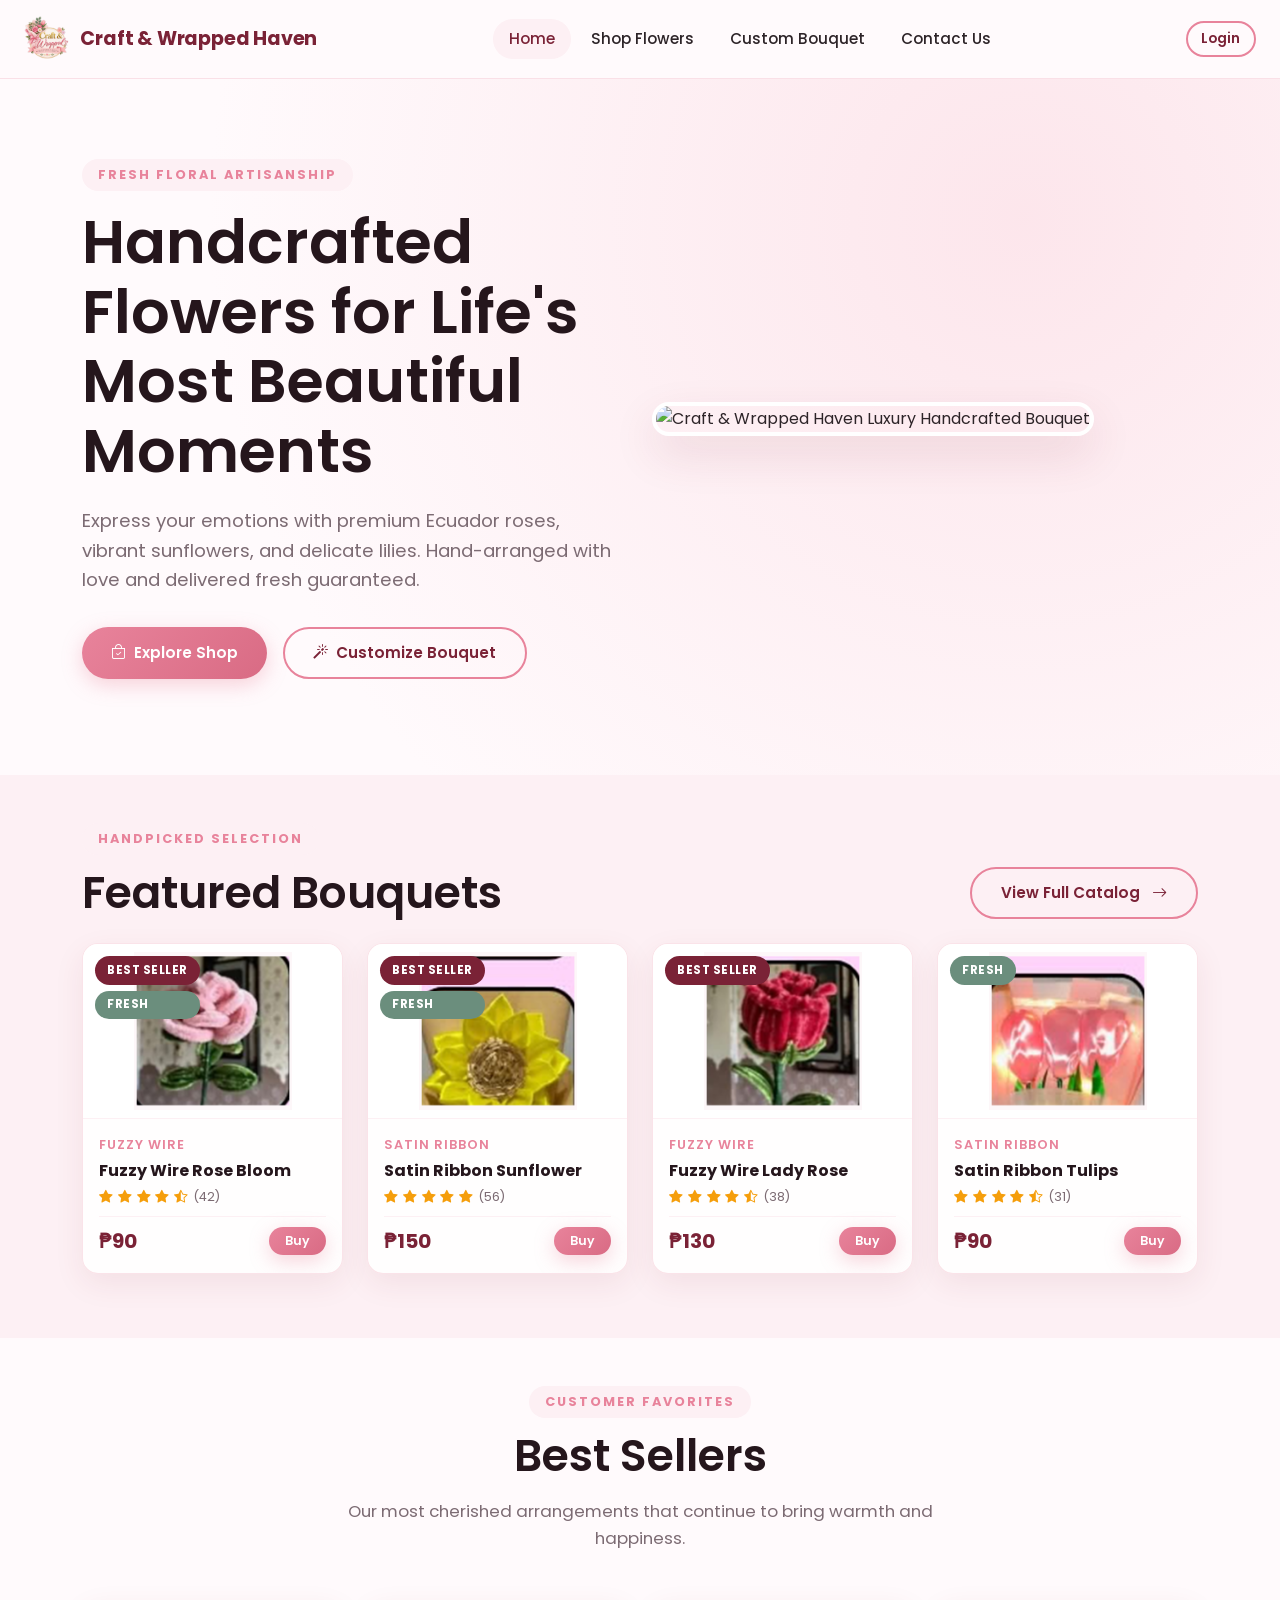
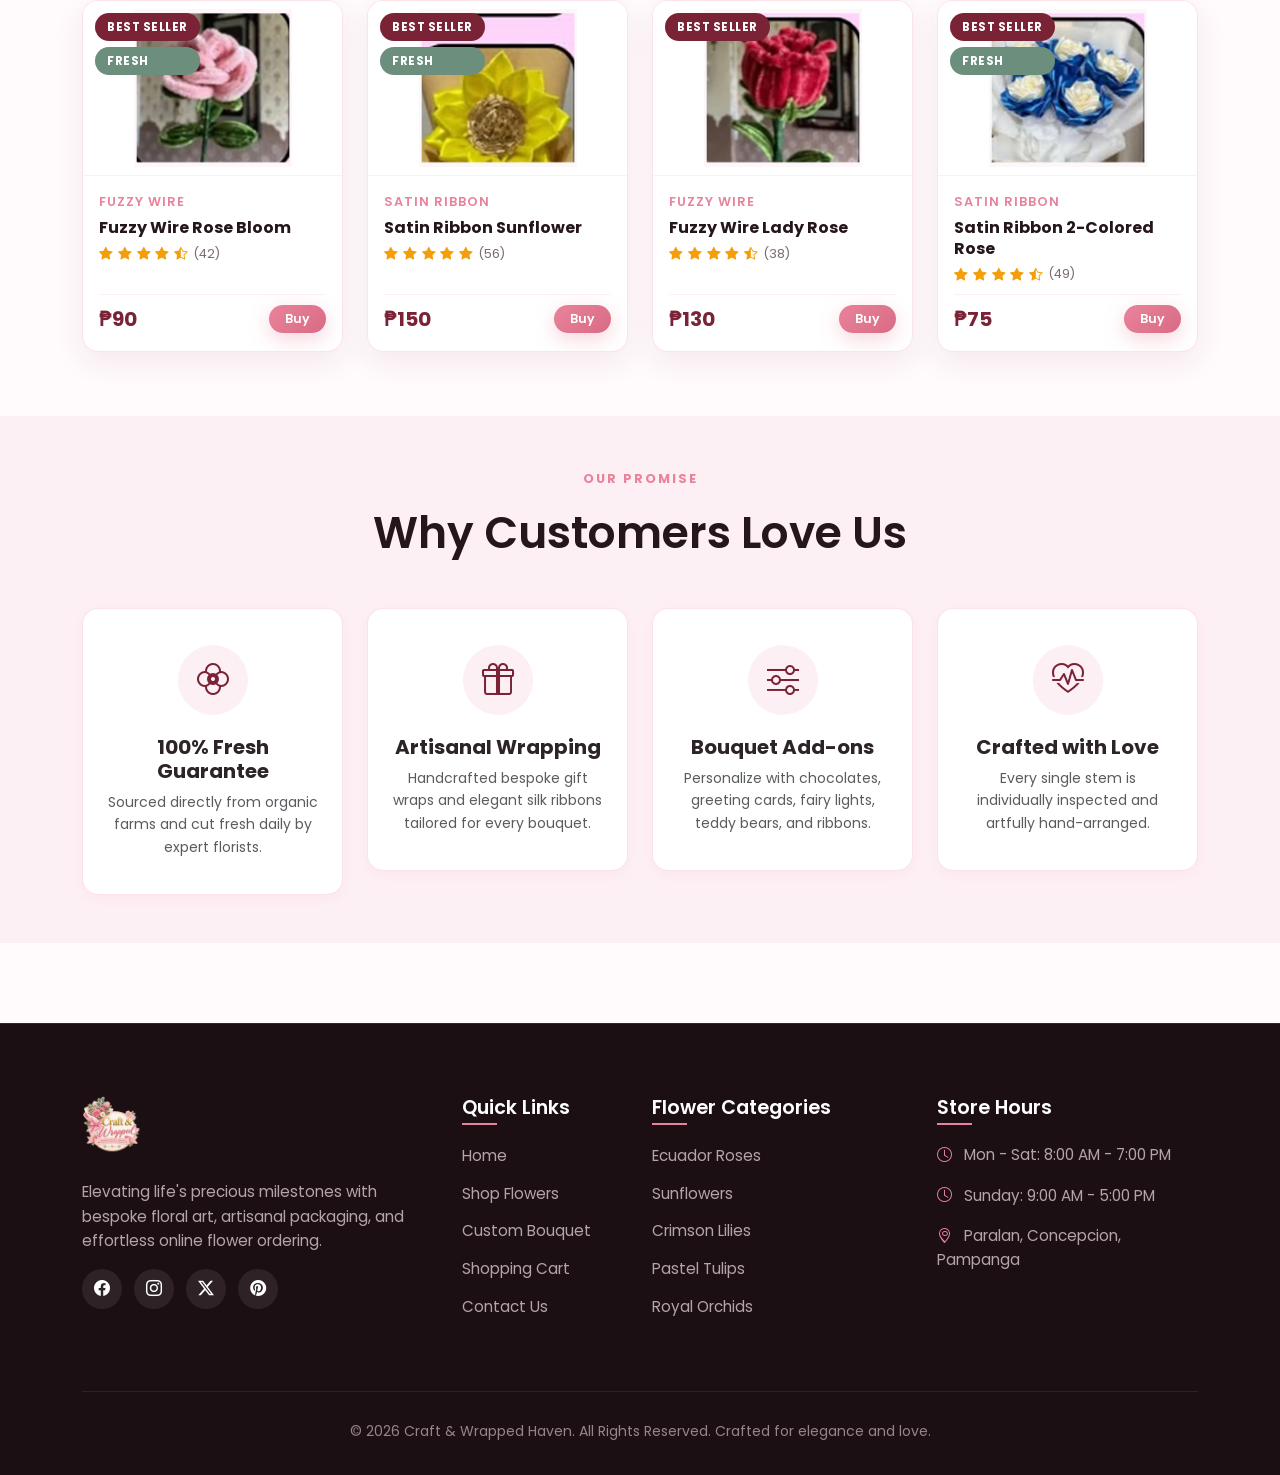
==== index.html @ 81db327f "Initial frontend project setup" ====
<!DOCTYPE html>
<html lang="en">

<head>
  <meta charset="UTF-8">
  <meta name="viewport" content="width=device-width, initial-scale=1.0">
  <title>Craft & Wrapped Haven | Luxury Flowers & Handcrafted Bouquets</title>
  <meta name="description"
    content="Discover exquisite handcrafted bouquets, fresh Ecuador roses, lilies, and custom floral arrangements delivered fresh to your doorstep at Craft & Wrapped Haven.">

  <!-- Bootstrap 5 CSS -->
  <link href="https://cdn.jsdelivr.net/npm/bootstrap@5.3.2/dist/css/bootstrap.min.css" rel="stylesheet">
  <!-- Bootstrap Icons -->
  <link href="https://cdn.jsdelivr.net/npm/bootstrap-icons@1.11.1/font/bootstrap-icons.css" rel="stylesheet">

  <!-- SweetAlert2 CSS -->
  <link href="https://cdn.jsdelivr.net/npm/sweetalert2@11/dist/sweetalert2.min.css" rel="stylesheet">

  <!-- Page Custom Styles -->
  <link rel="stylesheet" href="assets/css/global.css">
  <link rel="stylesheet" href="assets/css/home.css">
</head>

<body>

  <!-- Navigation Bar -->
  <nav class="navbar navbar-expand-lg bloom-navbar sticky-top">
    <div class="container-fluid px-3 px-lg-4">
      <a class="bloom-brand" href="index.html">
        <img src="assets/images/logo.png" alt="Craft & Wrapped Logo" class="bloom-brand-img" />
        <span class="bloom-brand-text">Craft & Wrapped Haven</span>
      </a>

      <div class="d-flex align-items-center gap-2 order-lg-3">
        <a href="cart.html" class="cart-icon-btn" style="display: none;" aria-label="Shopping Cart">
          <i class="bi bi-cart3"></i>
          <span class="cart-badge">0</span>
        </a>
        <div class="navbar-auth-slot d-none d-lg-inline-block ms-1">
          <button class="btn btn-sm btn-bloom-outline" onclick="openBuyerLoginModal()"
            style="border-radius: 20px; font-size: 0.85rem; padding: 0.35rem 0.85rem; font-weight: 600;">
            Login
          </button>
        </div>
        <button class="navbar-toggler border-0" type="button" data-bs-toggle="collapse" data-bs-target="#bloomNavbar"
          aria-controls="bloomNavbar" aria-expanded="false" aria-label="Toggle navigation">
          <span class="navbar-toggler-icon"></span>
        </button>
      </div>

      <div class="collapse navbar-collapse justify-content-center order-lg-2" id="bloomNavbar">
        <ul class="navbar-nav mb-2 mb-lg-0 gap-1">
          <li class="nav-item">
            <a class="nav-link active" href="index.html">Home</a>
          </li>
          <li class="nav-item">
            <a class="nav-link" href="shop.html">Shop Flowers</a>
          </li>
          <li class="nav-item">
            <a class="nav-link" href="product-details.html?id=1">Custom Bouquet</a>
          </li>
          <li class="nav-item">
            <a class="nav-link" href="contact.html">Contact Us</a>
          </li>
        </ul>
        <div class="navbar-mobile-auth d-lg-none mt-3 pt-3 border-top">
          <button class="btn btn-bloom-primary w-100 py-2.5 rounded-pill fw-semibold shadow-sm" onclick="openBuyerLoginModal(); closeMobileNav();" style="font-size: 0.9rem;">
            <i class="bi bi-box-arrow-in-right me-1.5"></i> Login / Register
          </button>
        </div>
      </div>
    </div>
  </nav>

  <!-- Hero Section -->
  <section class="hero-section">
    <div class="container">
      <div class="row align-items-center gy-5">
        <div class="col-lg-6">
          <span class="section-tag mb-3">Fresh Floral Artisanship</span>
          <h1 class="hero-title">Handcrafted Flowers for Life's Most Beautiful Moments</h1>
          <p class="hero-subtitle">Express your emotions with premium Ecuador roses, vibrant sunflowers, and delicate
            lilies. Hand-arranged with love and delivered fresh guaranteed.</p>
          <div class="d-flex flex-wrap gap-3">
            <a href="shop.html" class="btn-bloom-primary">
              <i class="bi bi-bag-check"></i> Explore Shop
            </a>
            <a href="product-details.html?id=1" class="btn-bloom-outline">
              <i class="bi bi-magic"></i> Customize Bouquet
            </a>
          </div>
        </div>
        <div class="col-lg-6">
          <div class="hero-img-wrapper">
            <img src="https://images.unsplash.com/photo-1561181286-d3fee7d55364?auto=format&fit=crop&w=1000&q=80"
              alt="Craft & Wrapped Haven Luxury Handcrafted Bouquet" class="hero-img-main" />
          </div>
        </div>
      </div>
    </div>
  </section>



  <!-- Featured Bouquets -->
  <section class="py-5 bg-pink-soft">
    <div class="container">
      <div class="d-flex flex-column flex-md-row justify-content-between align-items-md-end mb-4">
        <div>
          <span class="section-tag">Handpicked Selection</span>
          <h2 class="section-title mb-0">Featured Bouquets</h2>
        </div>
        <a href="shop.html" class="btn-bloom-outline mt-3 mt-md-0">
          View Full Catalog <i class="bi bi-arrow-right ms-1"></i>
        </a>
      </div>

      <div class="row" id="featured-products-grid">
        <!-- Rendered via home.js -->
      </div>
    </div>
  </section>

  <!-- Best Sellers -->
  <section class="py-5">
    <div class="container">
      <div class="text-center mb-5">
        <span class="section-tag">Customer Favorites</span>
        <h2 class="section-title">Best Sellers</h2>
        <p class="section-subtitle">Our most cherished arrangements that continue to bring warmth and happiness.</p>
      </div>

      <div class="row" id="bestsellers-grid">
        <!-- Rendered via home.js -->
      </div>
    </div>
  </section>

  <!-- Why Choose Us -->
  <section class="py-5 bg-pink-soft">
    <div class="container">
      <div class="text-center mb-5">
        <span class="section-tag">Our Promise</span>
        <h2 class="section-title">Why Customers Love Us</h2>
      </div>

      <div class="row g-4">
        <div class="col-md-3">
          <div class="feature-box">
            <div class="feature-icon-wrapper">
              <i class="bi bi-flower2"></i>
            </div>
            <h4 class="h5 fw-bold mb-2">100% Fresh Guarantee</h4>
            <p class="text-muted small mb-0">Sourced directly from organic farms and cut fresh daily by expert florists.
            </p>
          </div>
        </div>
        <div class="col-md-3">
          <div class="feature-box">
            <div class="feature-icon-wrapper">
              <i class="bi bi-gift"></i>
            </div>
            <h4 class="h5 fw-bold mb-2">Artisanal Wrapping</h4>
            <p class="text-muted small mb-0">Handcrafted bespoke gift wraps and elegant silk ribbons tailored for every
              bouquet.</p>
          </div>
        </div>
        <div class="col-md-3">
          <div class="feature-box">
            <div class="feature-icon-wrapper">
              <i class="bi bi-sliders"></i>
            </div>
            <h4 class="h5 fw-bold mb-2">Bouquet Add-ons</h4>
            <p class="text-muted small mb-0">Personalize with chocolates, greeting cards, fairy lights, teddy bears, and
              ribbons.</p>
          </div>
        </div>
        <div class="col-md-3">
          <div class="feature-box">
            <div class="feature-icon-wrapper">
              <i class="bi bi-heart-pulse"></i>
            </div>
            <h4 class="h5 fw-bold mb-2">Crafted with Love</h4>
            <p class="text-muted small mb-0">Every single stem is individually inspected and artfully hand-arranged.</p>
          </div>
        </div>
      </div>
    </div>
  </section>



  <!-- Footer -->
  <footer class="bloom-footer">
    <div class="container">
      <div class="row g-4">
        <div class="col-lg-4 col-md-6">
          <a class="footer-brand d-inline-block mb-2" href="index.html">
            <img src="assets/images/logo.png" alt="Craft & Wrapped" class="bloom-brand-img" style="height: 60px;" />
          </a>
          <p class="footer-text">Elevating life's precious milestones with bespoke floral art, artisanal packaging, and
            effortless online flower ordering.</p>
          <div class="mt-3">
            <a href="https://www.facebook.com/share/19dB3XW5o1/?mibextid=wwXIfr" target="_blank" rel="noopener noreferrer" class="social-icon" aria-label="Facebook"><i class="bi bi-facebook"></i></a>
            <a href="#" class="social-icon" aria-label="Instagram"><i class="bi bi-instagram"></i></a>
            <a href="#" class="social-icon" aria-label="Twitter"><i class="bi bi-twitter-x"></i></a>
            <a href="#" class="social-icon" aria-label="Pinterest"><i class="bi bi-pinterest"></i></a>
          </div>
        </div>
        <div class="col-lg-2 col-md-6">
          <h4 class="footer-title">Quick Links</h4>
          <ul class="footer-links">
            <li><a href="index.html">Home</a></li>
            <li><a href="shop.html">Shop Flowers</a></li>
            <li><a href="product-details.html?id=1">Custom Bouquet</a></li>
            <li><a href="cart.html">Shopping Cart</a></li>
            <li><a href="contact.html">Contact Us</a></li>
          </ul>
        </div>
        <div class="col-lg-3 col-md-6">
          <h4 class="footer-title">Flower Categories</h4>
          <ul class="footer-links">
            <li><a href="shop.html?category=Roses">Ecuador Roses</a></li>
            <li><a href="shop.html?category=Sunflowers">Sunflowers</a></li>
            <li><a href="shop.html?category=Lilies">Crimson Lilies</a></li>
            <li><a href="shop.html?category=Tulips">Pastel Tulips</a></li>
            <li><a href="shop.html?category=Orchids">Royal Orchids</a></li>
          </ul>
        </div>
        <div class="col-lg-3 col-md-6">
          <h4 class="footer-title">Store Hours</h4>
          <p class="footer-text mb-1"><i class="bi bi-clock me-2 text-pink"></i> Mon - Sat: 8:00 AM - 7:00 PM</p>
          <p class="footer-text mb-3"><i class="bi bi-clock me-2 text-pink"></i> Sunday: 9:00 AM - 5:00 PM</p>
          <p class="footer-text mb-0"><i class="bi bi-geo-alt me-2 text-pink"></i> Paralan, Concepcion, Pampanga</p>
        </div>
      </div>

      <div class="footer-bottom text-center">
        <p class="mb-0">&copy; 2026 Craft & Wrapped Haven. All Rights Reserved. Crafted for elegance and love.</p>
      </div>
    </div>
  </footer>

  <!-- Bootstrap 5 JS Bundle -->
  <script src="https://cdn.jsdelivr.net/npm/bootstrap@5.3.2/dist/js/bootstrap.bundle.min.js"></script>
  <!-- SweetAlert2 CDN -->
  <script src="https://cdn.jsdelivr.net/npm/sweetalert2@11"></script>

  <!-- JavaScript Modules -->
  <script src="assets/js/global.js"></script>
  <script src="assets/js/home.js"></script>
</body>

</html>
---- assets/css/global.css ----
/* ==========================================================================
   CRAFT & WRAPPED HAVEN - GLOBAL CSS STYLESHEET
   Typography: Poppins (Clean, Modern, Minimalist)
   ========================================================================== */

@import url('https://fonts.googleapis.com/css2?family=Poppins:wght@300;400;500;600;700;800&display=swap');

:root {
  /* Color Tokens */
  --pink-primary: #e8839b;
  --pink-hover: #d96b84;
  --pink-soft: #fdf0f4;
  --pink-light: #fff5f8;
  --pink-accent: #f8c0cd;
  --rose-gold: #c97b8b;
  --dark-rose: #7a2236;
  --dark-main: #25161c;
  --text-dark: #2d2428;
  --text-muted: #7c6b73;
  --sage-accent: #6b8e7d;
  --bg-cream: #fffafc;
  --card-bg: rgba(255, 255, 255, 0.9);
  --glass-bg: rgba(255, 255, 255, 0.75);
  --glass-border: rgba(232, 131, 155, 0.22);
  
  /* Shadows */
  --shadow-sm: 0 4px 15px rgba(232, 131, 155, 0.08);
  --shadow-md: 0 10px 30px rgba(122, 34, 54, 0.08);
  --shadow-lg: 0 18px 45px rgba(122, 34, 54, 0.12);
  --shadow-hover: 0 20px 40px rgba(232, 131, 155, 0.22);

  /* Border Radius */
  --radius-sm: 10px;
  --radius-md: 16px;
  --radius-lg: 24px;
  --radius-pill: 50px;

  /* Typography: 100% Clean Poppins */
  --font-serif: 'Poppins', sans-serif;
  --font-sans: 'Poppins', sans-serif;

  /* Transitions */
  --transition-fast: all 0.2s cubic-bezier(0.4, 0, 0.2, 1);
  --transition-normal: all 0.35s cubic-bezier(0.4, 0, 0.2, 1);
}

/* --- Base & Reset --- */
* {
  margin: 0;
  padding: 0;
  box-sizing: border-box;
  font-family: 'Poppins', sans-serif !important;
}

body {
  font-family: var(--font-sans) !important;
  background-color: var(--bg-cream);
  color: var(--text-dark);
  line-height: 1.6;
  overflow-x: hidden;
}

h1, h2, h3, h4, h5, h6, .font-serif {
  font-family: 'Poppins', sans-serif !important;
  color: var(--dark-main);
  font-weight: 600;
}

a {
  text-decoration: none;
  color: inherit;
  transition: var(--transition-fast);
}

img {
  max-width: 100%;
  height: auto;
}

/* Custom Scrollbar */
::-webkit-scrollbar {
  width: 10px;
}
::-webkit-scrollbar-track {
  background: var(--pink-soft);
}
::-webkit-scrollbar-thumb {
  background: var(--pink-accent);
  border-radius: var(--radius-pill);
}
::-webkit-scrollbar-thumb:hover {
  background: var(--pink-primary);
}

/* --- Utility Classes --- */
.text-pink {
  color: var(--pink-primary) !important;
}

.text-dark-rose {
  color: var(--dark-rose) !important;
}

.bg-pink-soft {
  background-color: var(--pink-soft) !important;
}

.bg-cream {
  background-color: var(--bg-cream) !important;
}

.glass-card {
  background: var(--glass-bg);
  backdrop-filter: blur(12px);
  -webkit-backdrop-filter: blur(12px);
  border: 1px solid var(--glass-border);
  border-radius: var(--radius-md);
  box-shadow: var(--shadow-md);
}

/* --- Navigation Bar --- */
.bloom-navbar {
  background: rgba(255, 250, 252, 0.88);
  backdrop-filter: blur(16px);
  -webkit-backdrop-filter: blur(16px);
  border-bottom: 1px solid var(--glass-border);
  padding: 1rem 0;
  transition: var(--transition-normal);
  z-index: 1040;
}

.bloom-navbar.scrolled {
  padding: 0.65rem 0;
  box-shadow: var(--shadow-md);
  background: rgba(255, 255, 255, 0.95);
}

.bloom-brand {
  display: inline-flex;
  align-items: center;
  gap: 0.65rem;
  background: transparent !important;
  padding: 0 !important;
  border: none !important;
  box-shadow: none !important;
  text-decoration: none;
  transition: var(--transition-fast);
}

.bloom-brand:hover {
  transform: translateY(-1px);
  color: var(--dark-rose);
  box-shadow: none !important;
}

.bloom-brand-img {
  height: 46px;
  width: auto;
  object-fit: contain;
  filter: none !important;
}

.bloom-brand-text {
  display: inline-block !important;
  font-family: 'Poppins', sans-serif !important;
  font-size: 1.2rem;
  font-weight: 700;
  color: #7a2236;
  white-space: nowrap;
  letter-spacing: -0.2px;
}

@keyframes pulseLogo {
  0%, 100% { transform: scale(1) rotate(0deg); }
  50% { transform: scale(1.1) rotate(6deg); }
}

.bloom-navbar .nav-link {
  font-family: var(--font-sans);
  font-weight: 500;
  font-size: 0.95rem;
  color: var(--text-dark);
  padding: 0.5rem 1rem !important;
  border-radius: var(--radius-pill);
  transition: var(--transition-fast);
}

.bloom-navbar .nav-link:hover,
.bloom-navbar .nav-link.active {
  color: var(--dark-rose);
  background-color: var(--pink-soft);
}

/* Hide native number input spinners */
input[type=number]::-webkit-inner-spin-button, 
input[type=number]::-webkit-outer-spin-button { 
  -webkit-appearance: none; 
  margin: 0; 
}
input[type=number] {
  -moz-appearance: textfield;
}

/* Quantity Selector Horizontal Pill */
.quantity-control {
  display: inline-flex !important;
  flex-direction: row !important;
  align-items: center !important;
  justify-content: center !important;
  border: 1.5px solid var(--pink-primary) !important;
  border-radius: 30px !important;
  background-color: #fff !important;
  overflow: hidden !important;
  padding: 0 !important;
  width: auto !important;
  height: 32px !important;
  box-shadow: 0 2px 6px rgba(232, 131, 155, 0.15) !important;
}

.quantity-btn {
  background: transparent !important;
  border: none !important;
  width: 30px !important;
  height: 30px !important;
  display: inline-flex !important;
  align-items: center !important;
  justify-content: center !important;
  font-weight: 700 !important;
  font-size: 1.1rem !important;
  color: var(--pink-primary) !important;
  cursor: pointer !important;
  padding: 0 !important;
  line-height: 1 !important;
  user-select: none !important;
  transition: var(--transition-fast) !important;
}

.quantity-btn:hover {
  background-color: var(--pink-primary) !important;
  color: #fff !important;
}

.quantity-input {
  width: 34px !important;
  height: 30px !important;
  border: none !important;
  text-align: center !important;
  font-weight: 700 !important;
  font-size: 0.9rem !important;
  color: var(--dark-main) !important;
  background: transparent !important;
  padding: 0 !important;
  margin: 0 !important;
}

.cart-icon-btn {
  position: relative;
  width: 44px;
  height: 44px;
  border-radius: 50%;
  background-color: var(--pink-soft);
  color: var(--dark-rose);
  display: none; /* Hidden by default for guests */
  align-items: center;
  justify-content: center;
  font-size: 1.2rem;
  transition: var(--transition-fast);
}

.cart-icon-btn:hover {
  background-color: var(--pink-primary);
  color: #fff;
  transform: translateY(-2px);
}

.admin-icon-btn {
  position: relative;
  width: 44px;
  height: 44px;
  border-radius: 50%;
  background-color: var(--pink-soft);
  color: var(--dark-rose);
  display: flex;
  align-items: center;
  justify-content: center;
  font-size: 1.25rem;
  transition: var(--transition-fast);
  text-decoration: none;
}

.admin-icon-btn:hover {
  background-color: var(--pink-primary);
  color: #fff;
  transform: translateY(-2px);
}

.cart-badge {
  position: absolute;
  top: -4px;
  right: -4px;
  background-color: var(--dark-rose);
  color: #fff;
  font-size: 0.75rem;
  font-weight: 700;
  width: 20px;
  height: 20px;
  border-radius: 50%;
  display: flex;
  align-items: center;
  justify-content: center;
  border: 2px solid #fff;
}

/* --- Buttons --- */
.btn-bloom-primary {
  background: linear-gradient(135deg, var(--pink-primary) 0%, var(--pink-hover) 100%);
  color: #fff;
  font-weight: 600;
  font-size: 0.95rem;
  padding: 0.75rem 1.8rem;
  border-radius: var(--radius-pill);
  border: none;
  box-shadow: 0 6px 20px rgba(232, 131, 155, 0.35);
  transition: var(--transition-fast);
  display: inline-flex;
  align-items: center;
  justify-content: center;
  gap: 0.5rem;
  cursor: pointer;
}

.btn-bloom-primary:hover {
  background: linear-gradient(135deg, var(--pink-hover) 0%, var(--dark-rose) 100%);
  color: #fff;
  box-shadow: 0 10px 25px rgba(122, 34, 54, 0.3);
  transform: translateY(-2px);
}

.btn-bloom-outline {
  background: transparent;
  color: var(--dark-rose);
  font-weight: 600;
  font-size: 0.95rem;
  padding: 0.75rem 1.8rem;
  border-radius: var(--radius-pill);
  border: 2px solid var(--pink-primary);
  transition: var(--transition-fast);
  display: inline-flex;
  align-items: center;
  justify-content: center;
  gap: 0.5rem;
  cursor: pointer;
}

.btn-bloom-outline:hover {
  background: var(--pink-soft);
  color: var(--dark-rose);
  border-color: var(--pink-hover);
  transform: translateY(-2px);
}

.btn-bloom-dark {
  background: var(--dark-main);
  color: #fff;
  font-weight: 600;
  font-size: 0.95rem;
  padding: 0.75rem 1.8rem;
  border-radius: var(--radius-pill);
  border: none;
  transition: var(--transition-fast);
  display: inline-flex;
  align-items: center;
  justify-content: center;
  gap: 0.5rem;
}

.btn-bloom-dark:hover {
  background: var(--dark-rose);
  color: #fff;
  transform: translateY(-2px);
}

/* --- Section Titles --- */
.section-tag {
  font-family: var(--font-sans);
  text-transform: uppercase;
  letter-spacing: 2px;
  font-size: 0.8rem;
  font-weight: 700;
  color: var(--pink-primary);
  background: var(--pink-soft);
  padding: 0.35rem 1rem;
  border-radius: var(--radius-pill);
  display: inline-block;
  margin-bottom: 0.75rem;
}

.section-title {
  font-size: 2.25rem;
  margin-bottom: 1rem;
}

@media (min-width: 768px) {
  .section-title {
    font-size: 2.75rem;
  }
}

.section-subtitle {
  color: var(--text-muted);
  font-size: 1.05rem;
  max-width: 600px;
  margin: 0 auto;
}

/* --- Footer --- */
.bloom-footer {
  background: #1c0f14;
  color: #e5d7dd;
  padding: 4.5rem 0 2rem 0;
  border-top: 1px solid rgba(232, 131, 155, 0.15);
  margin-top: 5rem;
}

.footer-brand {
  font-family: var(--font-serif);
  font-size: 2rem;
  color: #fff;
  font-weight: 700;
}

.footer-brand span {
  color: var(--pink-primary);
}

.footer-text {
  color: #b5a3ac;
  font-size: 0.95rem;
  margin-top: 1rem;
}

.footer-title {
  color: #fff;
  font-family: var(--font-serif);
  font-size: 1.2rem;
  margin-bottom: 1.5rem;
  position: relative;
}

.footer-title::after {
  content: '';
  position: absolute;
  left: 0;
  bottom: -6px;
  width: 35px;
  height: 2px;
  background-color: var(--pink-primary);
}

.footer-links {
  list-style: none;
  padding: 0;
}

.footer-links li {
  margin-bottom: 0.75rem;
}

.footer-links a {
  color: #b5a3ac;
  font-size: 0.95rem;
  transition: var(--transition-fast);
}

.footer-links a:hover {
  color: var(--pink-accent);
  padding-left: 5px;
}

.social-icon {
  width: 40px;
  height: 40px;
  border-radius: 50%;
  background: rgba(255, 255, 255, 0.08);
  color: #fff;
  display: inline-flex;
  align-items: center;
  justify-content: center;
  margin-right: 0.5rem;
  transition: var(--transition-fast);
}

.social-icon:hover {
  background: var(--pink-primary);
  color: #fff;
  transform: translateY(-3px);
}

.footer-bottom {
  border-top: 1px solid rgba(255, 255, 255, 0.08);
  padding-top: 1.75rem;
  margin-top: 3.5rem;
  color: #96848c;
  font-size: 0.875rem;
}

/* Toast Notifications Container */
.toast-container {
  position: fixed;
  bottom: 24px;
  right: 24px;
  z-index: 1090;
  display: flex;
  flex-direction: column;
  gap: 10px;
}

/* SweetAlert2 Ultra-Clean Minimalist Poppins Custom Styling */
.swal2-popup {
  border-radius: 16px !important;
  font-family: 'Poppins', sans-serif !important;
  border: 1px solid #f0e2e7 !important;
  padding: 1.25rem !important;
  box-shadow: 0 4px 18px rgba(0, 0, 0, 0.08) !important;
  -webkit-font-smoothing: antialiased !important;
  text-rendering: optimizeLegibility !important;
}

.compact-swal-popup {
  max-width: 360px !important;
  padding: 1.1rem !important;
}

.admin-order-modal,
.order-details-modal {
  max-width: 500px !important;
  width: 92% !important;
  padding: 1.15rem !important;
  max-height: 90vh !important;
  overflow-y: auto !important;
}

.swal2-title {
  font-family: 'Poppins', sans-serif !important;
  color: #1e1b1d !important;
  font-size: 1.1rem !important;
  font-weight: 700 !important;
  margin-top: 0.15rem !important;
  margin-bottom: 0.35rem !important;
  padding: 0 !important;
  letter-spacing: -0.2px;
}

.swal2-html-container {
  font-family: 'Poppins', sans-serif !important;
  font-size: 0.82rem !important;
  color: #2d2428 !important;
  margin: 0.35rem 0 0.5rem 0 !important;
  line-height: 1.5 !important;
  text-align: left;
}

.swal2-icon {
  margin: 0.5rem auto 0.25rem auto !important;
  transform: scale(0.85) !important;
  transform-origin: center !important;
}

.swal2-input {
  height: 38px !important;
  padding: 0.35rem 0.85rem !important;
  font-size: 0.85rem !important;
  border-radius: 10px !important;
  margin: 0.6rem 0 0.4rem 0 !important;
  font-family: 'Poppins', sans-serif !important;
  border: 1.5px solid #cbd5e1 !important;
  color: #0f172a !important;
  width: 100% !important;
  box-sizing: border-box !important;
}

.swal2-input:focus {
  border-color: #e8839b !important;
  box-shadow: 0 0 0 3px rgba(232, 131, 155, 0.2) !important;
}

.swal2-actions {
  margin: 1rem 0 0 0 !important;
  gap: 0.5rem !important;
}

.swal2-confirm {
  border-radius: 50px !important;
  font-weight: 600 !important;
  font-size: 0.85rem !important;
  padding: 0.5rem 1.4rem !important;
  font-family: 'Poppins', sans-serif !important;
  background-color: var(--pink-primary) !important;
  transition: all 0.2s ease !important;
}

.swal2-cancel {
  border-radius: 50px !important;
  font-weight: 600 !important;
  font-size: 0.85rem !important;
  padding: 0.5rem 1.3rem !important;
  font-family: 'Poppins', sans-serif !important;
  background-color: #64748b !important;
  transition: all 0.2s ease !important;
}

.bloom-swal-toast {
  border-radius: var(--radius-pill) !important;
  box-shadow: var(--shadow-md) !important;
  border: 1px solid var(--pink-soft) !important;
}

.bloom-toast {
  background: #fff;
  border-left: 4px solid var(--pink-primary);
  border-radius: var(--radius-sm);
  box-shadow: var(--shadow-lg);
  padding: 0.85rem 1.15rem;
  display: flex;
  align-items: center;
  gap: 0.75rem;
  animation: slideInRight 0.35s ease forwards;
}

@keyframes slideInRight {
  from { transform: translateX(100%); opacity: 0; }
  to { transform: translateX(0); opacity: 1; }
}

/* Page Header Banner */
.page-header-banner {
  background: linear-gradient(135deg, var(--pink-soft) 0%, #fff 100%);
  padding: 3.5rem 0 2.5rem 0;
  border-bottom: 1px solid var(--glass-border);
  margin-bottom: 3rem;
  text-align: center;
}

.page-header-title {
  font-size: 2.5rem;
  margin-bottom: 0.5rem;
}

.breadcrumb-bloom {
  display: flex;
  justify-content: center;
  gap: 0.5rem;
  font-size: 0.9rem;
  color: var(--text-muted);
}

.breadcrumb-bloom a {
  color: var(--dark-rose);
  font-weight: 500;
}

.breadcrumb-bloom a:hover {
  text-decoration: underline;
}

/* ==========================================================================
   MOBILE & TABLET RESPONSIVENESS (Optimized for all smartphone screen sizes)
   ========================================================================== */

@media (max-width: 991.98px) {
  /* Navbar Mobile Drawer */
  .bloom-navbar {
    padding: 0.65rem 0;
  }

  .bloom-navbar .navbar-collapse {
    background: #ffffff;
    border-radius: var(--radius-md);
    padding: 1.25rem;
    margin-top: 0.75rem;
    box-shadow: 0 12px 35px rgba(122, 34, 54, 0.12);
    border: 1px solid var(--glass-border);
  }

  .bloom-navbar .nav-link {
    padding: 0.75rem 1rem !important;
    text-align: center;
    border-radius: var(--radius-pill);
    margin-bottom: 0.25rem;
  }

  .bloom-navbar .nav-link:hover,
  .bloom-navbar .nav-link.active {
    background-color: var(--pink-soft);
  }

  .navbar-mobile-auth {
    border-color: #f0e2e7 !important;
  }

  .mobile-drawer-btn {
    display: flex;
    align-items: center;
    justify-content: center;
    width: 100%;
    padding: 0.65rem 1.25rem;
    border-radius: 50px;
    border: 1.5px solid #e8839b;
    background: #ffffff;
    color: #7a2236;
    font-size: 0.88rem;
    font-weight: 500;
    text-decoration: none;
    transition: all 0.2s ease;
    cursor: pointer;
  }

  .mobile-drawer-btn:hover,
  .mobile-drawer-btn:active {
    background: #fffafc;
    color: var(--dark-rose);
    border-color: var(--dark-rose);
  }

  .mobile-drawer-btn.text-danger {
    border-color: #fca5a5 !important;
    color: #dc2626 !important;
  }

  .mobile-drawer-btn.text-danger:hover {
    background: #fef2f2 !important;
    border-color: #ef4444 !important;
    color: #b91c1c !important;
  }

  /* When buyer is logged in on mobile: hide large footer & hide hamburger toggler */
  body.buyer-logged-in .bloom-footer {
    display: none !important;
  }

  body.buyer-logged-in .navbar-toggler {
    display: none !important;
  }

  body.buyer-logged-in {
    padding-bottom: 64px !important;
  }

  body.buyer-logged-in #bloom-mobile-bottom-nav {
    display: flex !important;
  }
}

/* ==========================================================================
   MOBILE APP BOTTOM NAVIGATION BAR (Picture 3 Style)
   ========================================================================== */
#bloom-mobile-bottom-nav {
  position: fixed;
  bottom: 0;
  left: 0;
  right: 0;
  height: 64px;
  background: #ffffff;
  border-top: 1px solid #f0e2e7;
  box-shadow: 0 -4px 20px rgba(45, 20, 30, 0.06);
  display: none;
  align-items: center;
  justify-content: space-around;
  padding: 0 0.5rem;
  z-index: 1070;
  font-family: 'Poppins', sans-serif;
}

.mobile-bottom-nav-item {
  display: flex;
  flex-direction: column;
  align-items: center;
  justify-content: center;
  text-decoration: none;
  color: #64748b;
  font-size: 0.72rem;
  font-weight: 500;
  padding: 6px 12px;
  border-radius: 16px;
  transition: all 0.2s cubic-bezier(0.4, 0, 0.2, 1);
  border: none;
  background: transparent;
  cursor: pointer;
  line-height: 1.15;
  min-width: 58px;
  gap: 2px;
}

.mobile-bottom-nav-item i {
  font-size: 1.25rem;
  line-height: 1;
  transition: transform 0.2s ease;
}

.mobile-bottom-nav-item:hover,
.mobile-bottom-nav-item:active {
  color: #d93b68;
}

.mobile-bottom-nav-item.active {
  color: #d93b68 !important;
  background: #feeef2;
  font-weight: 600;
  padding: 6px 14px;
}

.mobile-bottom-nav-item.active i {
  color: #d93b68 !important;
  transform: scale(1.06);
}

@media (max-width: 767.98px) {
  /* Global Typography on Small Screens */
  .section-title {
    font-size: 1.85rem;
  }

  .page-header-banner {
    padding: 2rem 1rem 1.75rem 1rem;
    margin-bottom: 1.75rem;
  }

  .page-header-title {
    font-size: 1.75rem;
  }

  /* Footer on Mobile */
  .bloom-footer {
    padding: 3rem 0 1.5rem 0;
    margin-top: 3rem;
  }

  .bloom-footer .footer-title {
    margin-top: 1rem;
    margin-bottom: 1rem;
  }

  /* Form Controls iOS friendly font size (prevents automatic zoom) */
  input[type="text"],
  input[type="email"],
  input[type="tel"],
  input[type="date"],
  input[type="password"],
  select,
  textarea {
    font-size: 16px !important;
  }
}

@media (max-width: 575.98px) {
  /* Brand Logo & Header Navigation on Compact Phones */
  .bloom-brand {
    padding: 0 !important;
    gap: 0.35rem;
  }

  .bloom-brand-img {
    height: 36px;
  }

  .bloom-brand-text {
    font-size: 0.95rem !important;
    display: inline-block !important;
  }

  .cart-icon-btn {
    width: 38px;
    height: 38px;
    font-size: 1.05rem;
  }

  .cart-badge {
    width: 18px;
    height: 18px;
    font-size: 0.7rem;
    top: -3px;
    right: -3px;
  }

  /* Mobile Toast Notifications */
  .toast-container {
    bottom: 15px;
    right: 15px;
    left: 15px;
  }

  .bloom-toast {
    width: 100%;
    padding: 0.85rem 1rem;
    font-size: 0.875rem;
  }

  /* Buttons on Mobile */
  .btn-bloom-primary,
  .btn-bloom-outline {
    padding: 0.45rem 1rem;
    font-size: 0.875rem;
  }
}

/* ==========================================================================
   BUYER AUTHENTICATION & FLOATING SELLER CHAT WIDGET
   ========================================================================== */

.buyer-account-btn {
  background: #ffffff;
  border: 1.5px solid #f0e2e7;
  color: #2d2428;
  font-size: 0.84rem;
  font-weight: 600;
  padding: 0.35rem 0.95rem;
  border-radius: 50px;
  display: inline-flex;
  align-items: center;
  gap: 6px;
  transition: all 0.2s ease;
}

.buyer-account-btn:hover,
.buyer-account-btn:focus {
  background: #fffafc;
  border-color: var(--pink-primary);
  color: var(--dark-rose);
}

/* Floating Chat Trigger Button (Hidden completely per user request) */
.floating-chat-trigger {
  display: none !important;
}

/* Floating Chat Window Panel */
.floating-chat-panel {
  position: fixed;
  bottom: 86px;
  right: 24px;
  width: 360px;
  height: 490px;
  max-height: calc(100vh - 110px);
  background: #ffffff;
  border: 1px solid #f0e2e7;
  border-radius: 18px;
  box-shadow: 0 10px 30px rgba(45, 20, 30, 0.15);
  display: flex;
  flex-direction: column;
  overflow: hidden;
  z-index: 1085;
  transition: all 0.25s cubic-bezier(0.16, 1, 0.3, 1);
  font-family: 'Poppins', sans-serif;
}

@media (max-width: 991.98px) {
  .floating-chat-panel {
    position: fixed !important;
    top: 0 !important;
    left: 0 !important;
    right: 0 !important;
    bottom: 68px !important;  /* elevated safely above bottom navigation bar */
    width: 100% !important;
    max-width: 100% !important;
    height: auto !important;
    max-height: none !important;
    border-radius: 0 !important;
    border: none !important;
    box-shadow: none !important;
    z-index: 1065 !important;
    display: flex !important;
    flex-direction: column !important;
  }

  /* Show close button on mobile */
  .chat-header button[onclick*="closeSellerChat"] {
    display: flex !important;
  }

  /* Chat body must flex-fill and scroll */
  .floating-chat-panel .chat-body {
    flex: 1 1 auto !important;
    min-height: 0 !important;
    overflow-y: auto !important;
    -webkit-overflow-scrolling: touch;
  }

  /* Footer always at bottom of panel, never clipped */
  .floating-chat-panel .chat-footer {
    flex-shrink: 0 !important;
    background: #ffffff !important;
    padding: 0.65rem 0.85rem 0.85rem 0.85rem !important;
    border-top: 1px solid #f0e2e7 !important;
    position: relative !important;
    z-index: 5 !important;
  }

  /* Input must be fully visible */
  .floating-chat-panel .chat-input {
    font-size: 16px !important; /* prevents iOS zoom-in on focus */
  }
}

.floating-chat-panel.chat-hidden {
  opacity: 0;
  transform: translateY(20px) scale(0.95);
  pointer-events: none;
}

.chat-header {
  background: #ffffff;
  border-bottom: 1px solid #f0e2e7;
  padding: 0.75rem 1rem;
  display: flex;
  align-items: center;
  justify-content: space-between;
}

.chat-seller-info {
  display: flex;
  align-items: center;
  gap: 10px;
}

.chat-seller-avatar {
  width: 38px;
  height: 38px;
  border-radius: 50%;
  background: #fffafc;
  border: 1.5px solid #f0e2e7;
  display: flex;
  align-items: center;
  justify-content: center;
  overflow: hidden;
}

.chat-seller-avatar img {
  width: 30px;
  height: 30px;
  object-fit: contain;
}

.chat-status-dot {
  display: inline-block;
  width: 7px;
  height: 7px;
  background-color: #22c55e;
  border-radius: 50%;
  margin-right: 4px;
}

.chat-body {
  flex: 1 1 0;
  min-height: 0;
  padding: 0.9rem;
  overflow-y: auto;
  background: #faf6f8;
  display: flex;
  flex-direction: column;
  gap: 9px;
}

.chat-msg {
  max-width: 82%;
  padding: 0.55rem 0.8rem;
  font-size: 0.82rem;
  line-height: 1.45;
  border-radius: 14px;
  position: relative;
  word-wrap: break-word;
}

.chat-msg-seller {
  align-self: flex-start;
  background: #ffffff;
  color: #2d2428;
  border: 1px solid #f0e2e7;
  border-bottom-left-radius: 4px;
}

.chat-msg-buyer {
  align-self: flex-end;
  background: var(--pink-primary);
  color: #ffffff;
  border-bottom-right-radius: 4px;
}

.chat-msg-time {
  font-size: 0.65rem;
  margin-top: 3px;
  opacity: 0.75;
  text-align: right;
}

.chat-typing-indicator {
  align-self: flex-start;
  background: #ffffff;
  padding: 0.35rem 0.75rem;
  border-radius: 12px;
  border: 1px solid #f0e2e7;
  font-size: 0.72rem;
  color: #8a7a82;
  display: inline-flex;
  align-items: center;
  gap: 5px;
}

.chat-typing-dots {
  display: inline-flex;
  gap: 3px;
}

.chat-typing-dots span {
  width: 5px;
  height: 5px;
  background: var(--pink-primary);
  border-radius: 50%;
  animation: typingBounce 1.4s infinite ease-in-out both;
}

.chat-typing-dots span:nth-child(1) { animation-delay: -0.32s; }
.chat-typing-dots span:nth-child(2) { animation-delay: -0.16s; }

@keyframes typingBounce {
  0%, 80%, 100% { transform: scale(0); }
  40% { transform: scale(1); }
}

.chat-quick-emojis {
  display: flex;
  gap: 8px;
  padding: 0.35rem 0.85rem 0.25rem 0.85rem;
  background: #ffffff;
  border-top: 1px solid #f4e8ed;
  overflow-x: auto;
  align-items: center;
}

.chat-emoji-btn {
  background: transparent;
  border: none;
  font-size: 1.05rem;
  cursor: pointer;
  transition: transform 0.15s;
  padding: 2px 4px;
  line-height: 1;
}

.chat-emoji-btn:hover {
  transform: scale(1.25);
}

.chat-footer {
  background: #ffffff;
  border-top: 1px solid #f0e2e7;
  padding: 0.6rem 0.85rem 0.75rem 0.85rem;
}

.chat-input-row {
  display: flex;
  align-items: center;
  gap: 6px;
  background: #faf6f8;
  border: 1.5px solid #fae4ed;
  border-radius: 25px;
  padding: 3px 4px 3px 10px;
  transition: all 0.2s ease;
}

.chat-input-row:focus-within {
  border-color: #e8839b;
  background: #ffffff;
  box-shadow: 0 0 0 3px rgba(232, 131, 155, 0.15);
}

.chat-attach-btn {
  background: none;
  border: none;
  color: #88747d;
  font-size: 1.05rem;
  padding: 0 4px;
  cursor: pointer;
  display: flex;
  align-items: center;
  justify-content: center;
  transition: color 0.2s ease;
}

.chat-attach-btn:hover {
  color: #e8839b;
}

.chat-input {
  flex: 1;
  border: none;
  background: transparent;
  outline: none;
  font-size: 0.82rem;
  color: #2b1820;
  padding: 5px 6px;
}

.chat-input::placeholder {
  color: #a08c95;
  font-size: 0.8rem;
}

.chat-send-btn {
  width: 32px;
  height: 32px;
  min-width: 32px;
  border-radius: 50%;
  background: linear-gradient(135deg, #e8839b 0%, #d86c87 100%);
  border: none;
  color: #ffffff;
  display: flex;
  align-items: center;
  justify-content: center;
  font-size: 0.78rem;
  cursor: pointer;
  transition: transform 0.2s ease;
}

.chat-send-btn:hover {
  transform: scale(1.08);
}

@media (max-width: 575.98px) {
  .floating-chat-trigger {
    bottom: 18px;
    right: 18px;
    width: 48px;
    height: 48px;
    font-size: 1.25rem;
  }

  .floating-chat-panel {
    top: 0 !important;
    bottom: 68px !important;
    right: 0 !important;
    left: 0 !important;
    width: 100% !important;
    height: auto !important;
    max-height: none !important;
    border-radius: 0 !important;
  }

  /* Prevent iOS from zooming in when the user taps the chat input */
  .floating-chat-panel .chat-input {
    font-size: 16px !important;
  }
}

/* ==========================================================================
   FULL-SCREEN CLEAN PLAIN WHITE AUTH MODAL (LOGIN & REGISTER)
   ========================================================================== */

#bloom-auth-modal {
  position: fixed;
  top: 0;
  left: 0;
  right: 0;
  bottom: 0;
  width: 100vw;
  height: 100vh;
  background: #ffffff;
  z-index: 9990;
  overflow-y: auto;
  display: none;
  align-items: center;
  justify-content: center;
  padding: 3rem 1.25rem;
}

#bloom-auth-modal.active {
  display: flex !important;
}

.auth-close-btn {
  position: fixed;
  top: 24px;
  right: 28px;
  width: 40px;
  height: 40px;
  border-radius: 50%;
  background: #ffffff;
  color: #475569;
  font-size: 1.15rem;
  display: flex;
  align-items: center;
  justify-content: center;
  z-index: 9999;
  border: 1px solid #e2e8f0;
  transition: all 0.25s ease;
  outline: none;
  box-shadow: 0 2px 8px rgba(0, 0, 0, 0.05);
  cursor: pointer;
}

.auth-close-btn:hover {
  background: #f8fafc;
  color: #e8839b;
  border-color: #e8839b;
  transform: scale(1.08);
}

.swal2-container {
  z-index: 100005 !important;
}

.swal2-container.fullscreen-auth-container {
  padding: 0 !important;
  overflow-y: auto !important;
  background: #ffffff !important;
}

.swal2-container .swal2-popup.fullscreen-auth-popup,
div.swal2-popup.fullscreen-auth-popup,
.fullscreen-auth-popup {
  width: 100vw !important;
  min-height: 100vh !important;
  max-width: 100vw !important;
  margin: 0 !important;
  padding: 3rem 1.25rem !important;
  border-radius: 0 !important;
  border: none !important;
  box-shadow: none !important;
  background: #ffffff !important;
  display: flex !important;
  flex-direction: column !important;
  align-items: center !important;
  justify-content: center !important;
  position: relative !important;
  overflow-y: auto !important;
}

.swal2-container .swal2-popup.fullscreen-auth-popup .swal2-html-container,
div.swal2-popup.fullscreen-auth-popup .swal2-html-container,
.fullscreen-auth-popup .swal2-html-container {
  padding: 0 !important;
  margin: 0 !important;
  width: 100% !important;
  max-width: 100% !important;
  display: flex !important;
  justify-content: center !important;
  align-items: center !important;
}

/* Floating Close Button */
.swal2-container .swal2-popup.fullscreen-auth-popup .swal2-close,
div.swal2-popup.fullscreen-auth-popup .swal2-close,
.fullscreen-auth-popup .swal2-close {
  position: fixed !important;
  top: 24px !important;
  right: 28px !important;
  width: 40px !important;
  height: 40px !important;
  border-radius: 50% !important;
  background: #ffffff !important;
  color: #475569 !important;
  font-size: 1.35rem !important;
  display: flex !important;
  align-items: center !important;
  justify-content: center !important;
  z-index: 9999 !important;
  border: 1px solid #e2e8f0 !important;
  transition: all 0.25s ease !important;
  outline: none !important;
  box-shadow: 0 2px 8px rgba(0, 0, 0, 0.05) !important;
  cursor: pointer !important;
}

.swal2-container .swal2-popup.fullscreen-auth-popup .swal2-close:hover,
div.swal2-popup.fullscreen-auth-popup .swal2-close:hover {
  background: #f8fafc !important;
  color: #e8839b !important;
  border-color: #e8839b !important;
  transform: scale(1.08);
}

/* Centered Form Wrapper */
.auth-fullscreen-wrapper {
  width: 100%;
  max-width: 440px;
  margin: auto;
  text-align: center;
  position: relative;
  z-index: 10;
  background: #ffffff;
}

.auth-fullscreen-wrapper.register-mode {
  max-width: 480px;
  padding: 1.5rem 0;
}

/* Logo Circle */
.auth-center-logo {
  width: 88px;
  height: 88px;
  border-radius: 50%;
  background: #ffffff;
  border: 1.5px solid #f0e2e7;
  box-shadow: 0 4px 14px rgba(0, 0, 0, 0.04);
  display: flex;
  align-items: center;
  justify-content: center;
  margin: 0 auto 1.25rem auto;
}

.auth-center-logo img {
  max-width: 60px;
  max-height: 60px;
  object-fit: contain;
}

/* Titles & Subtitles */
.auth-center-title {
  font-size: 2rem;
  font-weight: 700;
  color: #1e293b;
  margin-bottom: 0.35rem;
  letter-spacing: -0.3px;
}

.auth-center-subtitle {
  font-size: 0.86rem;
  color: #64748b;
  line-height: 1.5;
  margin-bottom: 1.75rem;
}

/* Clean Input Fields */
.auth-field-group {
  text-align: left;
  margin-bottom: 1.1rem;
}

.auth-field-label {
  display: block;
  font-size: 0.8rem;
  font-weight: 600;
  color: #334155;
  margin-bottom: 0.4rem;
}

.auth-field-box {
  background: #f8fafc;
  border: 1.5px solid #e2e8f0;
  border-radius: 12px;
  display: flex;
  align-items: center;
  padding: 0.35rem 0.9rem;
  box-shadow: none;
  transition: all 0.2s ease;
}

.auth-field-box:focus-within {
  border-color: #e8839b;
  box-shadow: 0 0 0 3px rgba(232, 131, 155, 0.15);
  background: #ffffff;
}

.auth-field-box .input-icon {
  color: #94a3b8;
  font-size: 1rem;
  margin-right: 0.65rem;
  display: flex;
  align-items: center;
}

.auth-field-box input {
  border: none;
  background: transparent;
  width: 100%;
  font-size: 0.88rem;
  color: #1e293b;
  outline: none;
  padding: 0.4rem 0;
}

.auth-field-box input::placeholder {
  color: #94a3b8;
  font-size: 0.84rem;
}

.auth-field-box .auth-eye-btn {
  background: none;
  border: none;
  color: #94a3b8;
  padding: 0;
  cursor: pointer;
  display: flex;
  align-items: center;
  font-size: 1rem;
}

/* Action Button */
.btn-auth-bloom {
  width: 100%;
  height: 48px;
  border-radius: 50px;
  background: linear-gradient(135deg, #e8839b 0%, #d86c87 100%);
  border: none;
  color: #ffffff;
  font-weight: 600;
  font-size: 0.95rem;
  box-shadow: 0 4px 14px rgba(232, 131, 155, 0.3);
  transition: all 0.25s ease;
  margin-top: 0.75rem;
  margin-bottom: 1.25rem;
  cursor: pointer;
}

.btn-auth-bloom:hover {
  transform: translateY(-1.5px);
  box-shadow: 0 6px 18px rgba(232, 131, 155, 0.4);
  color: #ffffff;
}

/* Checkbox & Forgot */
.auth-remember-row {
  display: flex;
  align-items: center;
  justify-content: space-between;
  margin-bottom: 1.1rem;
  font-size: 0.8rem;
}

.auth-checkbox-pink {
  display: flex;
  align-items: center;
  gap: 8px;
  color: #64748b;
  cursor: pointer;
  user-select: none;
}

.auth-checkbox-pink input[type="checkbox"] {
  accent-color: #e8839b;
  width: 16px;
  height: 16px;
  cursor: pointer;
}

.auth-forgot-link {
  color: #e8839b;
  text-decoration: none;
  font-weight: 600;
  font-size: 0.78rem;
}

.auth-forgot-link:hover {
  color: #7a2236;
  text-decoration: underline;
}

.auth-bottom-switch {
  font-size: 0.82rem;
  color: #64748b;
  margin-top: 0.5rem;
}

.auth-bottom-switch a {
  color: #e8839b;
  font-weight: 700;
  text-decoration: none;
}

.auth-bottom-switch a:hover {
  color: #7a2236;
  text-decoration: underline;
}

@media (max-width: 575.98px) {
  .auth-center-title {
    font-size: 1.65rem;
  }
}
---- assets/css/home.css ----
/* ==========================================================================
   BLOOMIFY - HOME PAGE STYLESHEET (assets/css/home.css)
   ========================================================================== */

/* --- Hero Section --- */
.hero-section {
  position: relative;
  padding: 5rem 0 6rem 0;
  background: radial-gradient(circle at 80% 20%, rgba(248, 192, 205, 0.35) 0%, rgba(255, 250, 252, 1) 70%);
  overflow: hidden;
}

.hero-title {
  font-size: 2.8rem;
  line-height: 1.15;
  margin-bottom: 1.25rem;
}

@media (min-width: 992px) {
  .hero-title {
    font-size: 3.8rem;
  }
}

.hero-subtitle {
  font-size: 1.15rem;
  color: var(--text-muted);
  margin-bottom: 2rem;
  max-width: 540px;
}

.hero-img-wrapper {
  position: relative;
  border-radius: var(--radius-lg);
  overflow: visible;
}

.hero-img-main {
  width: 100%;
  border-radius: var(--radius-lg);
  box-shadow: var(--shadow-lg);
  object-fit: cover;
  height: 480px;
  border: 4px solid #fff;
}

.hero-floating-card {
  position: absolute;
  bottom: -25px;
  left: -20px;
  background: rgba(255, 255, 255, 0.92);
  backdrop-filter: blur(12px);
  padding: 1rem 1.4rem;
  border-radius: var(--radius-md);
  box-shadow: var(--shadow-hover);
  border: 1px solid var(--glass-border);
  display: flex;
  align-items: center;
  gap: 0.85rem;
  animation: floatCard 4s ease-in-out infinite;
}

@keyframes floatCard {
  0%, 100% { transform: translateY(0); }
  50% { transform: translateY(-10px); }
}

.hero-badge-icon {
  width: 44px;
  height: 44px;
  border-radius: 50%;
  background: var(--pink-soft);
  color: var(--pink-primary);
  display: flex;
  align-items: center;
  justify-content: center;
  font-size: 1.25rem;
}

/* --- Category Cards --- */
.category-card {
  position: relative;
  border-radius: var(--radius-md);
  overflow: hidden;
  height: 220px;
  box-shadow: var(--shadow-md);
  transition: var(--transition-normal);
  cursor: pointer;
  border: 1px solid var(--glass-border);
}

.category-card img {
  width: 100%;
  height: 100%;
  object-fit: cover;
  transition: transform 0.6s ease;
}

.category-card-overlay {
  position: absolute;
  inset: 0;
  background: linear-gradient(180deg, rgba(37, 22, 28, 0.1) 0%, rgba(37, 22, 28, 0.75) 100%);
  display: flex;
  flex-direction: column;
  justify-content: flex-end;
  padding: 1.5rem;
  color: #fff;
  transition: var(--transition-fast);
}

.category-card:hover {
  transform: translateY(-8px);
  box-shadow: var(--shadow-hover);
}

.category-card:hover img {
  transform: scale(1.1);
}

.category-card-title {
  font-family: var(--font-serif);
  font-size: 1.4rem;
  margin-bottom: 0.2rem;
  color: #fff;
}

.category-card-subtitle {
  font-size: 0.85rem;
  color: var(--pink-accent);
  margin-bottom: 0;
}

/* --- Product Cards (Shared Card UI) --- */
.flower-card {
  background: var(--card-bg);
  border-radius: var(--radius-md);
  border: 1px solid var(--glass-border);
  box-shadow: var(--shadow-md);
  overflow: hidden;
  transition: var(--transition-normal);
  height: 100%;
  display: flex;
  flex-direction: column;
}

.flower-card:hover {
  transform: translateY(-8px);
  box-shadow: var(--shadow-hover);
  border-color: var(--pink-primary);
}

.flower-card-img-wrapper {
  position: relative;
  height: 220px;
  overflow: hidden;
  background-color: #fff;
  display: flex;
  align-items: center;
  justify-content: center;
  padding: 8px;
  border-bottom: 1px solid var(--pink-soft);
}

.flower-card-img {
  max-width: 100%;
  max-height: 100%;
  width: auto;
  height: auto;
  object-fit: contain;
  transition: transform 0.4s ease;
}

.flower-card:hover .flower-card-img {
  transform: scale(1.08);
}

.card-badge-container {
  position: absolute;
  top: 12px;
  left: 12px;
  display: flex;
  flex-direction: column;
  gap: 6px;
  z-index: 2;
}

.bloom-badge {
  font-size: 0.725rem;
  font-weight: 700;
  padding: 0.3rem 0.75rem;
  border-radius: var(--radius-pill);
  text-transform: uppercase;
  letter-spacing: 0.5px;
}

.badge-bestseller {
  background-color: var(--dark-rose);
  color: #fff;
}

.badge-fresh {
  background-color: var(--sage-accent);
  color: #fff;
}

.flower-card-body {
  padding: 1.4rem;
  display: flex;
  flex-direction: column;
  flex-grow: 1;
}

.flower-category-tag {
  font-size: 0.8rem;
  text-transform: uppercase;
  color: var(--pink-primary);
  font-weight: 600;
  letter-spacing: 1px;
  margin-bottom: 0.35rem;
}

.flower-card-title {
  font-size: 1.15rem;
  margin-bottom: 0.5rem;
  line-height: 1.3;
}

.flower-rating {
  font-size: 0.85rem;
  color: #f59e0b;
  margin-bottom: 0.85rem;
  display: flex;
  align-items: center;
  gap: 0.3rem;
}

.flower-rating span {
  color: var(--text-muted);
  font-size: 0.8rem;
}

.flower-price-row {
  margin-top: auto;
  display: flex;
  align-items: center;
  justify-content: space-between;
  padding-top: 0.75rem;
  border-top: 1px solid var(--pink-soft);
}

.flower-price {
  font-size: 1.25rem;
  font-weight: 700;
  color: var(--dark-rose);
}

.flower-original-price {
  font-size: 0.875rem;
  color: var(--text-muted);
  text-decoration: line-through;
  margin-left: 0.4rem;
}

/* --- Features Section --- */
.feature-box {
  text-align: center;
  padding: 2.25rem 1.5rem;
  border-radius: var(--radius-md);
  background: #fff;
  border: 1px solid var(--glass-border);
  box-shadow: var(--shadow-sm);
  transition: var(--transition-fast);
}

.feature-box:hover {
  transform: translateY(-5px);
  box-shadow: var(--shadow-md);
  border-color: var(--pink-primary);
}

.feature-icon-wrapper {
  width: 70px;
  height: 70px;
  border-radius: 50%;
  background: var(--pink-soft);
  color: var(--dark-rose);
  display: inline-flex;
  align-items: center;
  justify-content: center;
  font-size: 2rem;
  margin-bottom: 1.25rem;
}

/* --- Testimonials --- */
.testimonial-card {
  background: #fff;
  padding: 2rem;
  border-radius: var(--radius-md);
  border: 1px solid var(--glass-border);
  box-shadow: var(--shadow-sm);
  height: 100%;
}

.testimonial-avatar {
  width: 55px;
  height: 55px;
  border-radius: 50%;
  object-fit: cover;
  border: 2px solid var(--pink-primary);
}

/* --- Mobile Responsiveness for Home Page --- */
@media (max-width: 767.98px) {
  .hero-section {
    padding: 2.75rem 0 3.5rem 0;
    text-align: center;
  }

  .hero-title {
    font-size: 2.1rem;
    line-height: 1.2;
    margin-bottom: 1rem;
  }

  .hero-subtitle {
    font-size: 0.95rem;
    margin: 0 auto 1.5rem auto;
  }

  .hero-img-main {
    height: 280px;
    margin-top: 1rem;
  }

  .hero-floating-card {
    position: static;
    margin-top: 1rem;
    animation: none;
    justify-content: center;
  }

  .feature-box {
    padding: 1.5rem 1rem;
  }

  .feature-icon-wrapper {
    width: 55px;
    height: 55px;
    font-size: 1.5rem;
    margin-bottom: 0.85rem;
  }
}

@media (max-width: 575.98px) {
  .hero-title {
    font-size: 1.85rem;
  }

  .hero-section .d-flex.gap-3 {
    flex-direction: column;
    width: 100%;
  }

  .hero-section .btn-bloom-primary,
  .hero-section .btn-bloom-outline {
    width: 100%;
    justify-content: center;
  }

  .flower-card-img-wrapper {
    height: 150px;
  }

  .flower-card-body {
    padding: 0.85rem;
  }

  .flower-card-title {
    font-size: 0.95rem;
  }

  .flower-price {
    font-size: 1.05rem;
  }
}
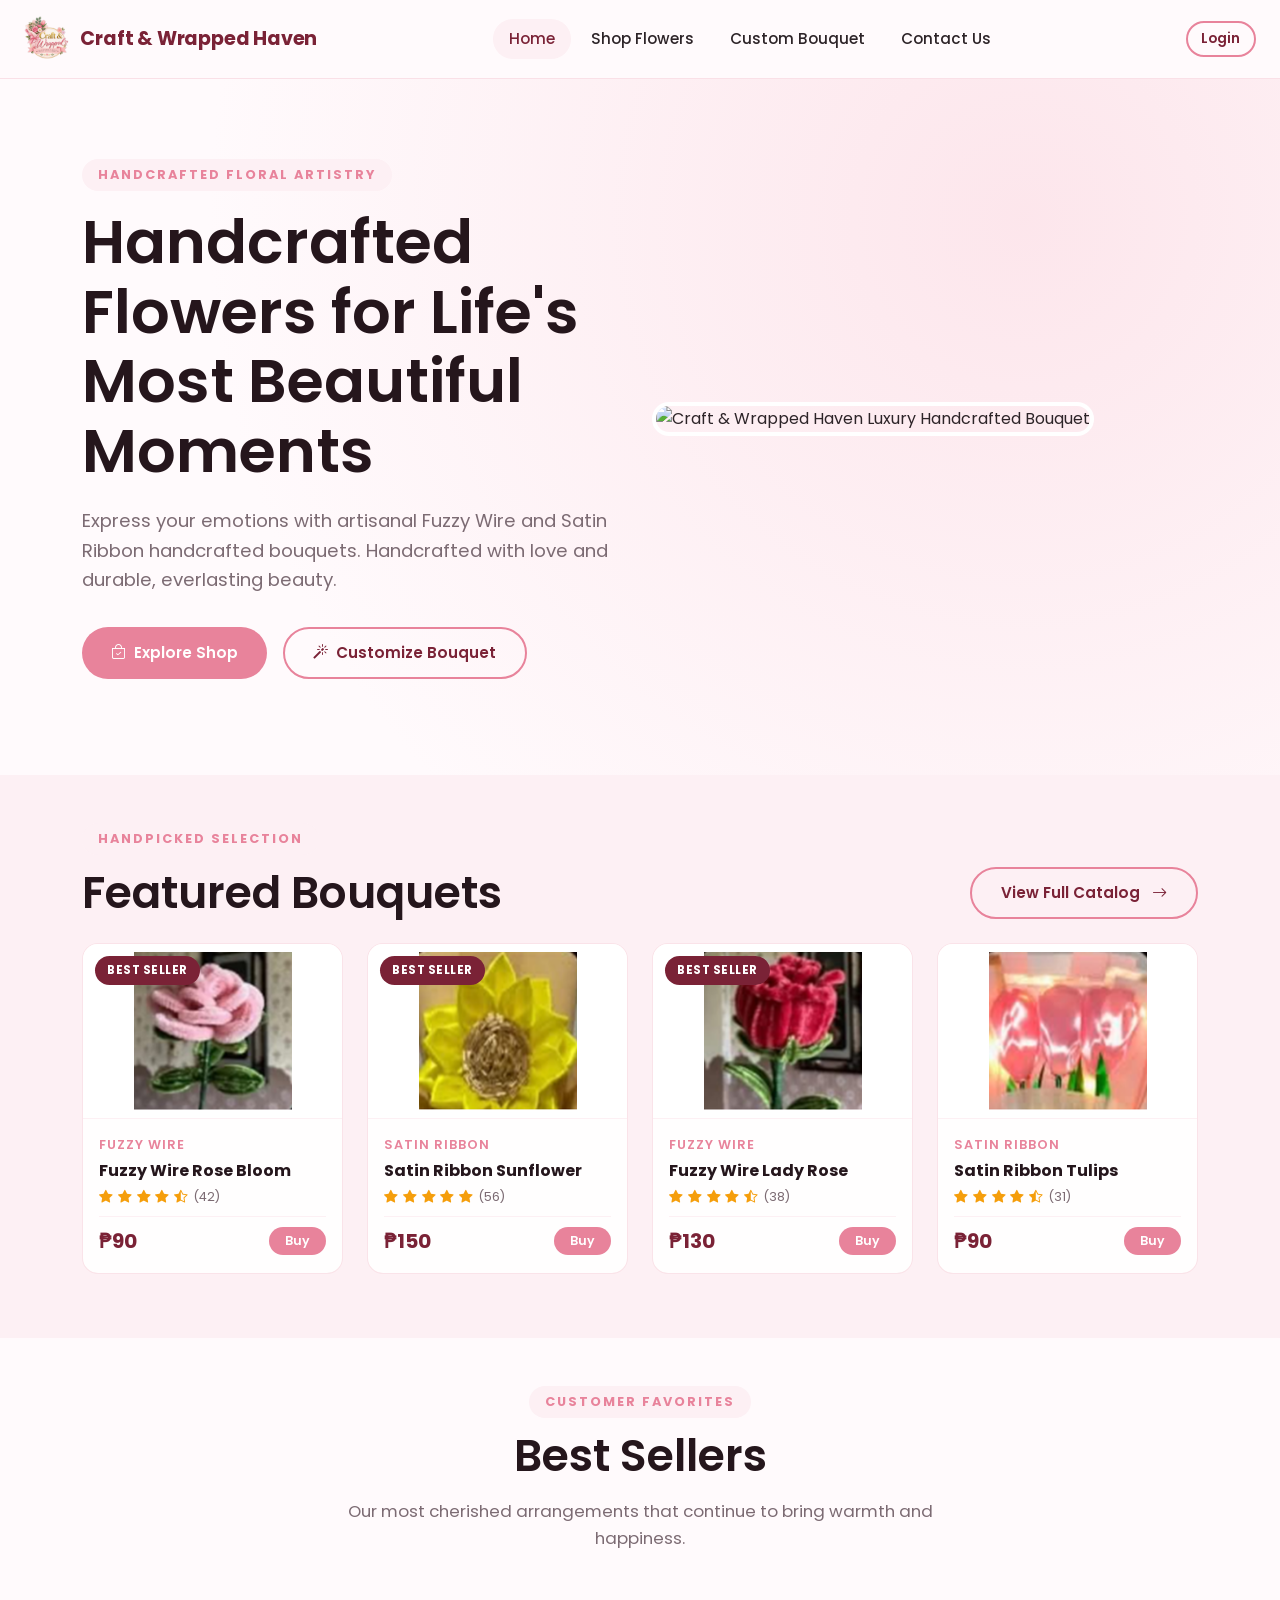
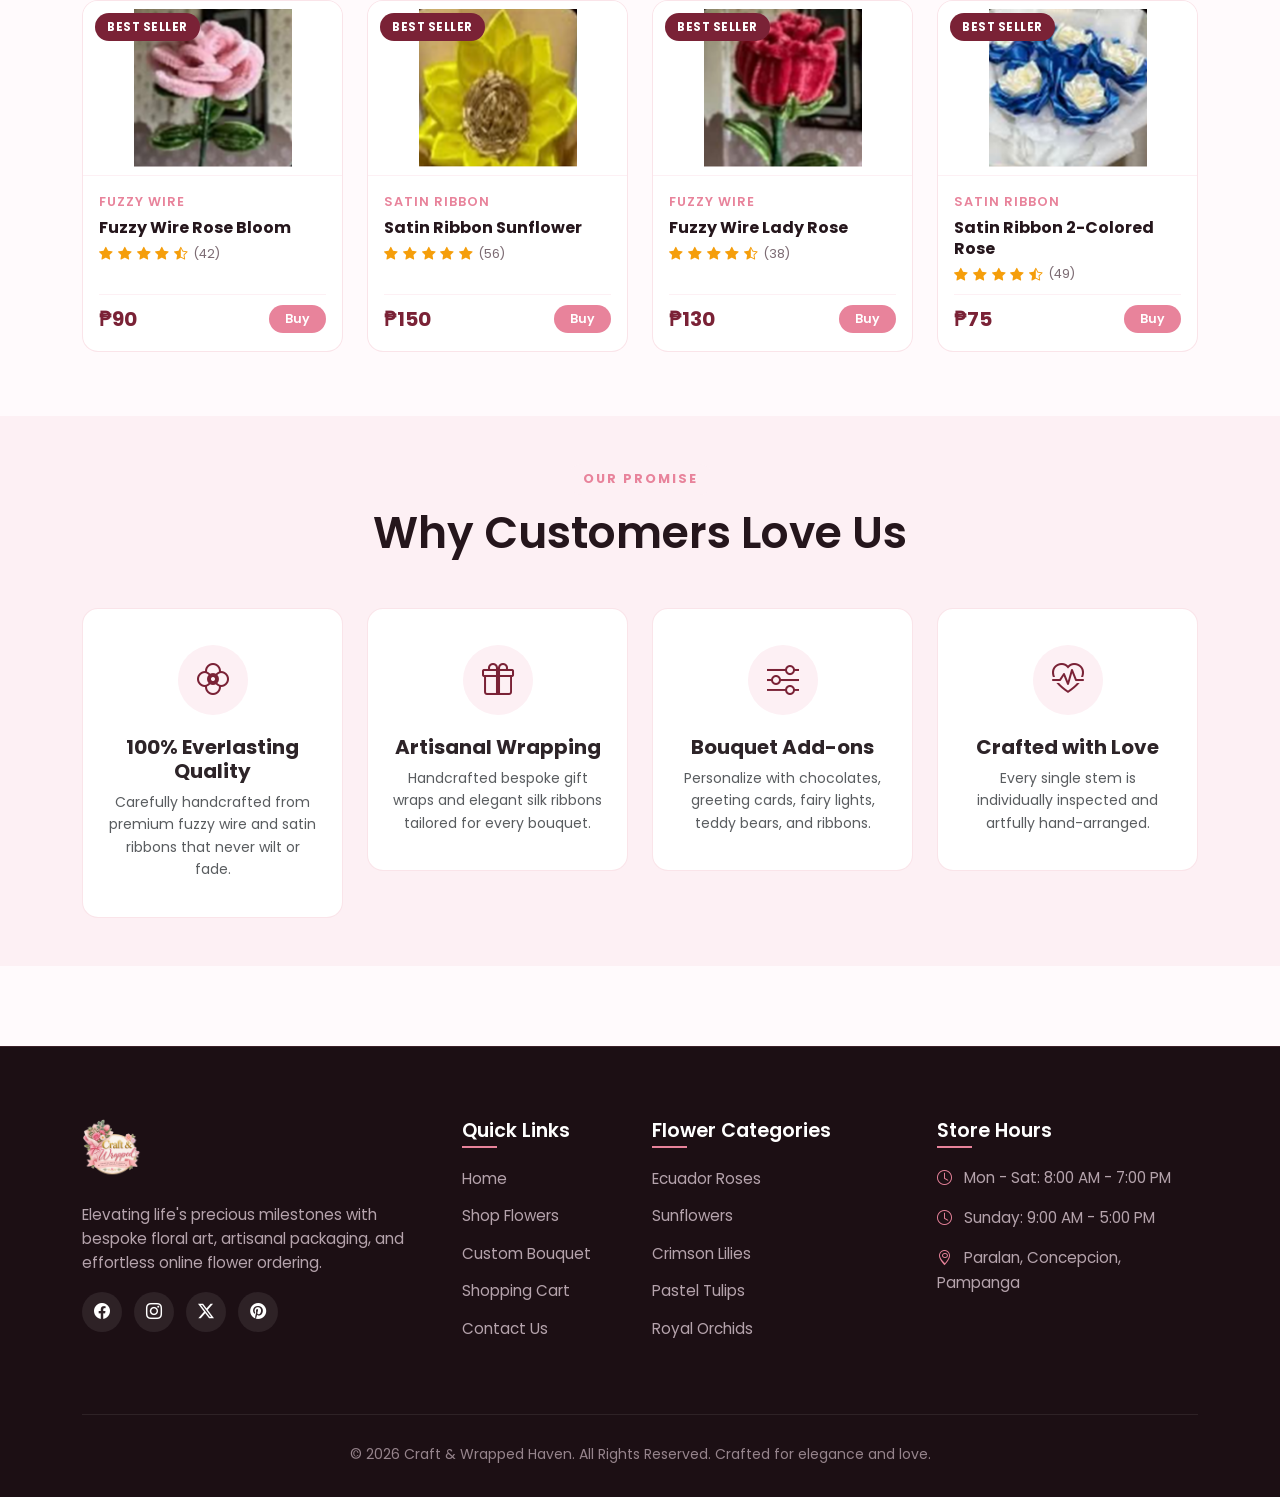
==== commit d59a7780: "fix(catalog): remove Fresh badges and replace organic fresh flower references with everlasting handc" ====
--- a/index.html
+++ b/index.html
@@ -6,24 +6,19 @@
   <meta name="viewport" content="width=device-width, initial-scale=1.0">
   <title>Craft & Wrapped Haven | Luxury Flowers & Handcrafted Bouquets</title>
   <meta name="description"
-    content="Discover exquisite handcrafted bouquets, fresh Ecuador roses, lilies, and custom floral arrangements delivered fresh to your doorstep at Craft & Wrapped Haven.">
-
-  <!-- Bootstrap 5 CSS -->
+    content="Discover exquisite handcrafted bouquets, everlasting fuzzy wire and satin ribbon flowers, and custom floral arrangements at Craft & Wrapped Haven.">
+
   <link href="https://cdn.jsdelivr.net/npm/bootstrap@5.3.2/dist/css/bootstrap.min.css" rel="stylesheet">
-  <!-- Bootstrap Icons -->
   <link href="https://cdn.jsdelivr.net/npm/bootstrap-icons@1.11.1/font/bootstrap-icons.css" rel="stylesheet">
 
-  <!-- SweetAlert2 CSS -->
   <link href="https://cdn.jsdelivr.net/npm/sweetalert2@11/dist/sweetalert2.min.css" rel="stylesheet">
 
-  <!-- Page Custom Styles -->
   <link rel="stylesheet" href="assets/css/global.css">
   <link rel="stylesheet" href="assets/css/home.css">
 </head>
 
 <body>
 
-  <!-- Navigation Bar -->
   <nav class="navbar navbar-expand-lg bloom-navbar sticky-top">
     <div class="container-fluid px-3 px-lg-4">
       <a class="bloom-brand" href="index.html">
@@ -72,15 +67,13 @@
     </div>
   </nav>
 
-  <!-- Hero Section -->
   <section class="hero-section">
     <div class="container">
       <div class="row align-items-center gy-5">
         <div class="col-lg-6">
-          <span class="section-tag mb-3">Fresh Floral Artisanship</span>
+          <span class="section-tag mb-3">Handcrafted Floral Artistry</span>
           <h1 class="hero-title">Handcrafted Flowers for Life's Most Beautiful Moments</h1>
-          <p class="hero-subtitle">Express your emotions with premium Ecuador roses, vibrant sunflowers, and delicate
-            lilies. Hand-arranged with love and delivered fresh guaranteed.</p>
+          <p class="hero-subtitle">Express your emotions with artisanal Fuzzy Wire and Satin Ribbon handcrafted bouquets. Handcrafted with love and durable, everlasting beauty.</p>
           <div class="d-flex flex-wrap gap-3">
             <a href="shop.html" class="btn-bloom-primary">
               <i class="bi bi-bag-check"></i> Explore Shop
@@ -100,9 +93,6 @@
     </div>
   </section>
 
-
-
-  <!-- Featured Bouquets -->
   <section class="py-5 bg-pink-soft">
     <div class="container">
       <div class="d-flex flex-column flex-md-row justify-content-between align-items-md-end mb-4">
@@ -116,12 +106,10 @@
       </div>
 
       <div class="row" id="featured-products-grid">
-        <!-- Rendered via home.js -->
-      </div>
-    </div>
-  </section>
-
-  <!-- Best Sellers -->
+      </div>
+    </div>
+  </section>
+
   <section class="py-5">
     <div class="container">
       <div class="text-center mb-5">
@@ -131,12 +119,10 @@
       </div>
 
       <div class="row" id="bestsellers-grid">
-        <!-- Rendered via home.js -->
-      </div>
-    </div>
-  </section>
-
-  <!-- Why Choose Us -->
+      </div>
+    </div>
+  </section>
+
   <section class="py-5 bg-pink-soft">
     <div class="container">
       <div class="text-center mb-5">
@@ -150,8 +136,8 @@
             <div class="feature-icon-wrapper">
               <i class="bi bi-flower2"></i>
             </div>
-            <h4 class="h5 fw-bold mb-2">100% Fresh Guarantee</h4>
-            <p class="text-muted small mb-0">Sourced directly from organic farms and cut fresh daily by expert florists.
+            <h4 class="h5 fw-bold mb-2">100% Everlasting Quality</h4>
+            <p class="text-muted small mb-0">Carefully handcrafted from premium fuzzy wire and satin ribbons that never wilt or fade.
             </p>
           </div>
         </div>
@@ -188,9 +174,6 @@
     </div>
   </section>
 
-
-
-  <!-- Footer -->
   <footer class="bloom-footer">
     <div class="container">
       <div class="row g-4">
@@ -241,14 +224,15 @@
     </div>
   </footer>
 
-  <!-- Bootstrap 5 JS Bundle -->
-  <script src="https://cdn.jsdelivr.net/npm/bootstrap@5.3.2/dist/js/bootstrap.bundle.min.js"></script>
-  <!-- SweetAlert2 CDN -->
-  <script src="https://cdn.jsdelivr.net/npm/sweetalert2@11"></script>
-
-  <!-- JavaScript Modules -->
-  <script src="assets/js/global.js"></script>
-  <script src="assets/js/home.js"></script>
+  <script src="https://cdn.jsdelivr.net/npm/bootstrap@5.3.2/dist/js/bootstrap.bundle.min.js">
+</script>
+  <script src="https://cdn.jsdelivr.net/npm/sweetalert2@11">
+</script>
+
+  <script src="assets/js/global.js">
+</script>
+  <script src="assets/js/home.js">
+</script>
 </body>
 
-</html>+</html>
--- a/assets/css/global.css
+++ b/assets/css/global.css
@@ -1,12 +1,6 @@
-/* ==========================================================================
-   CRAFT & WRAPPED HAVEN - GLOBAL CSS STYLESHEET
-   Typography: Poppins (Clean, Modern, Minimalist)
-   ========================================================================== */
-
 @import url('https://fonts.googleapis.com/css2?family=Poppins:wght@300;400;500;600;700;800&display=swap');
 
 :root {
-  /* Color Tokens */
   --pink-primary: #e8839b;
   --pink-hover: #d96b84;
   --pink-soft: #fdf0f4;
@@ -22,29 +16,24 @@
   --card-bg: rgba(255, 255, 255, 0.9);
   --glass-bg: rgba(255, 255, 255, 0.75);
   --glass-border: rgba(232, 131, 155, 0.22);
-  
-  /* Shadows */
-  --shadow-sm: 0 4px 15px rgba(232, 131, 155, 0.08);
-  --shadow-md: 0 10px 30px rgba(122, 34, 54, 0.08);
-  --shadow-lg: 0 18px 45px rgba(122, 34, 54, 0.12);
-  --shadow-hover: 0 20px 40px rgba(232, 131, 155, 0.22);
-
-  /* Border Radius */
+
+  --shadow-sm: none;
+  --shadow-md: none;
+  --shadow-lg: none;
+  --shadow-hover: none;
+
   --radius-sm: 10px;
   --radius-md: 16px;
   --radius-lg: 24px;
   --radius-pill: 50px;
 
-  /* Typography: 100% Clean Poppins */
   --font-serif: 'Poppins', sans-serif;
   --font-sans: 'Poppins', sans-serif;
 
-  /* Transitions */
   --transition-fast: all 0.2s cubic-bezier(0.4, 0, 0.2, 1);
   --transition-normal: all 0.35s cubic-bezier(0.4, 0, 0.2, 1);
 }
 
-/* --- Base & Reset --- */
 * {
   margin: 0;
   padding: 0;
@@ -77,7 +66,6 @@
   height: auto;
 }
 
-/* Custom Scrollbar */
 ::-webkit-scrollbar {
   width: 10px;
 }
@@ -92,7 +80,6 @@
   background: var(--pink-primary);
 }
 
-/* --- Utility Classes --- */
 .text-pink {
   color: var(--pink-primary) !important;
 }
@@ -118,7 +105,6 @@
   box-shadow: var(--shadow-md);
 }
 
-/* --- Navigation Bar --- */
 .bloom-navbar {
   background: rgba(255, 250, 252, 0.88);
   backdrop-filter: blur(16px);
@@ -191,17 +177,15 @@
   background-color: var(--pink-soft);
 }
 
-/* Hide native number input spinners */
-input[type=number]::-webkit-inner-spin-button, 
-input[type=number]::-webkit-outer-spin-button { 
-  -webkit-appearance: none; 
-  margin: 0; 
+input[type=number]::-webkit-inner-spin-button,
+input[type=number]::-webkit-outer-spin-button {
+  -webkit-appearance: none;
+  margin: 0;
 }
 input[type=number] {
   -moz-appearance: textfield;
 }
 
-/* Quantity Selector Horizontal Pill */
 .quantity-control {
   display: inline-flex !important;
   flex-direction: row !important;
@@ -260,7 +244,7 @@
   border-radius: 50%;
   background-color: var(--pink-soft);
   color: var(--dark-rose);
-  display: none; /* Hidden by default for guests */
+  display: none;
   align-items: center;
   justify-content: center;
   font-size: 1.2rem;
@@ -311,16 +295,15 @@
   border: 2px solid #fff;
 }
 
-/* --- Buttons --- */
 .btn-bloom-primary {
-  background: linear-gradient(135deg, var(--pink-primary) 0%, var(--pink-hover) 100%);
+  background: var(--pink-primary);
   color: #fff;
   font-weight: 600;
   font-size: 0.95rem;
   padding: 0.75rem 1.8rem;
   border-radius: var(--radius-pill);
   border: none;
-  box-shadow: 0 6px 20px rgba(232, 131, 155, 0.35);
+  box-shadow: none;
   transition: var(--transition-fast);
   display: inline-flex;
   align-items: center;
@@ -330,10 +313,10 @@
 }
 
 .btn-bloom-primary:hover {
-  background: linear-gradient(135deg, var(--pink-hover) 0%, var(--dark-rose) 100%);
+  background: var(--pink-hover);
   color: #fff;
-  box-shadow: 0 10px 25px rgba(122, 34, 54, 0.3);
-  transform: translateY(-2px);
+  box-shadow: none;
+  transform: none;
 }
 
 .btn-bloom-outline {
@@ -380,7 +363,6 @@
   transform: translateY(-2px);
 }
 
-/* --- Section Titles --- */
 .section-tag {
   font-family: var(--font-sans);
   text-transform: uppercase;
@@ -413,7 +395,6 @@
   margin: 0 auto;
 }
 
-/* --- Footer --- */
 .bloom-footer {
   background: #1c0f14;
   color: #e5d7dd;
@@ -504,7 +485,6 @@
   font-size: 0.875rem;
 }
 
-/* Toast Notifications Container */
 .toast-container {
   position: fixed;
   bottom: 24px;
@@ -515,7 +495,6 @@
   gap: 10px;
 }
 
-/* SweetAlert2 Ultra-Clean Minimalist Poppins Custom Styling */
 .swal2-popup {
   border-radius: 16px !important;
   font-family: 'Poppins', sans-serif !important;
@@ -529,6 +508,14 @@
 .compact-swal-popup {
   max-width: 360px !important;
   padding: 1.1rem !important;
+}
+
+.receipt-swal-popup {
+  max-width: 480px !important;
+  width: 92% !important;
+  padding: 1.75rem 1.5rem !important;
+  border-radius: 24px !important;
+  box-shadow: 0 16px 40px rgba(0, 0, 0, 0.12) !important;
 }
 
 .admin-order-modal,
@@ -632,7 +619,6 @@
   to { transform: translateX(0); opacity: 1; }
 }
 
-/* Page Header Banner */
 .page-header-banner {
   background: linear-gradient(135deg, var(--pink-soft) 0%, #fff 100%);
   padding: 3.5rem 0 2.5rem 0;
@@ -663,12 +649,7 @@
   text-decoration: underline;
 }
 
-/* ==========================================================================
-   MOBILE & TABLET RESPONSIVENESS (Optimized for all smartphone screen sizes)
-   ========================================================================== */
-
 @media (max-width: 991.98px) {
-  /* Navbar Mobile Drawer */
   .bloom-navbar {
     padding: 0.65rem 0;
   }
@@ -733,7 +714,6 @@
     color: #b91c1c !important;
   }
 
-  /* When buyer is logged in on mobile: hide large footer & hide hamburger toggler */
   body.buyer-logged-in .bloom-footer {
     display: none !important;
   }
@@ -751,9 +731,6 @@
   }
 }
 
-/* ==========================================================================
-   MOBILE APP BOTTOM NAVIGATION BAR (Picture 3 Style)
-   ========================================================================== */
 #bloom-mobile-bottom-nav {
   position: fixed;
   bottom: 0;
@@ -815,7 +792,6 @@
 }
 
 @media (max-width: 767.98px) {
-  /* Global Typography on Small Screens */
   .section-title {
     font-size: 1.85rem;
   }
@@ -829,7 +805,6 @@
     font-size: 1.75rem;
   }
 
-  /* Footer on Mobile */
   .bloom-footer {
     padding: 3rem 0 1.5rem 0;
     margin-top: 3rem;
@@ -840,7 +815,6 @@
     margin-bottom: 1rem;
   }
 
-  /* Form Controls iOS friendly font size (prevents automatic zoom) */
   input[type="text"],
   input[type="email"],
   input[type="tel"],
@@ -853,7 +827,6 @@
 }
 
 @media (max-width: 575.98px) {
-  /* Brand Logo & Header Navigation on Compact Phones */
   .bloom-brand {
     padding: 0 !important;
     gap: 0.35rem;
@@ -882,7 +855,6 @@
     right: -3px;
   }
 
-  /* Mobile Toast Notifications */
   .toast-container {
     bottom: 15px;
     right: 15px;
@@ -895,17 +867,12 @@
     font-size: 0.875rem;
   }
 
-  /* Buttons on Mobile */
   .btn-bloom-primary,
   .btn-bloom-outline {
     padding: 0.45rem 1rem;
     font-size: 0.875rem;
   }
 }
-
-/* ==========================================================================
-   BUYER AUTHENTICATION & FLOATING SELLER CHAT WIDGET
-   ========================================================================== */
 
 .buyer-account-btn {
   background: #ffffff;
@@ -928,12 +895,10 @@
   color: var(--dark-rose);
 }
 
-/* Floating Chat Trigger Button (Hidden completely per user request) */
 .floating-chat-trigger {
   display: none !important;
 }
 
-/* Floating Chat Window Panel */
 .floating-chat-panel {
   position: fixed;
   bottom: 86px;
@@ -959,7 +924,7 @@
     top: 0 !important;
     left: 0 !important;
     right: 0 !important;
-    bottom: 68px !important;  /* elevated safely above bottom navigation bar */
+    bottom: 68px !important;
     width: 100% !important;
     max-width: 100% !important;
     height: auto !important;
@@ -972,12 +937,10 @@
     flex-direction: column !important;
   }
 
-  /* Show close button on mobile */
   .chat-header button[onclick*="closeSellerChat"] {
     display: flex !important;
   }
 
-  /* Chat body must flex-fill and scroll */
   .floating-chat-panel .chat-body {
     flex: 1 1 auto !important;
     min-height: 0 !important;
@@ -985,7 +948,6 @@
     -webkit-overflow-scrolling: touch;
   }
 
-  /* Footer always at bottom of panel, never clipped */
   .floating-chat-panel .chat-footer {
     flex-shrink: 0 !important;
     background: #ffffff !important;
@@ -995,9 +957,8 @@
     z-index: 5 !important;
   }
 
-  /* Input must be fully visible */
   .floating-chat-panel .chat-input {
-    font-size: 16px !important; /* prevents iOS zoom-in on focus */
+    font-size: 16px !important;
   }
 }
 
@@ -1245,15 +1206,10 @@
     border-radius: 0 !important;
   }
 
-  /* Prevent iOS from zooming in when the user taps the chat input */
   .floating-chat-panel .chat-input {
     font-size: 16px !important;
   }
 }
-
-/* ==========================================================================
-   FULL-SCREEN CLEAN PLAIN WHITE AUTH MODAL (LOGIN & REGISTER)
-   ========================================================================== */
 
 #bloom-auth-modal {
   position: fixed;
@@ -1346,7 +1302,6 @@
   align-items: center !important;
 }
 
-/* Floating Close Button */
 .swal2-container .swal2-popup.fullscreen-auth-popup .swal2-close,
 div.swal2-popup.fullscreen-auth-popup .swal2-close,
 .fullscreen-auth-popup .swal2-close {
@@ -1378,7 +1333,6 @@
   transform: scale(1.08);
 }
 
-/* Centered Form Wrapper */
 .auth-fullscreen-wrapper {
   width: 100%;
   max-width: 440px;
@@ -1394,7 +1348,6 @@
   padding: 1.5rem 0;
 }
 
-/* Logo Circle */
 .auth-center-logo {
   width: 88px;
   height: 88px;
@@ -1414,7 +1367,6 @@
   object-fit: contain;
 }
 
-/* Titles & Subtitles */
 .auth-center-title {
   font-size: 2rem;
   font-weight: 700;
@@ -1430,7 +1382,6 @@
   margin-bottom: 1.75rem;
 }
 
-/* Clean Input Fields */
 .auth-field-group {
   text-align: left;
   margin-bottom: 1.1rem;
@@ -1495,7 +1446,6 @@
   font-size: 1rem;
 }
 
-/* Action Button */
 .btn-auth-bloom {
   width: 100%;
   height: 48px;
@@ -1518,7 +1468,6 @@
   color: #ffffff;
 }
 
-/* Checkbox & Forgot */
 .auth-remember-row {
   display: flex;
   align-items: center;
--- a/assets/css/home.css
+++ b/assets/css/home.css
@@ -1,8 +1,3 @@
-/* ==========================================================================
-   BLOOMIFY - HOME PAGE STYLESHEET (assets/css/home.css)
-   ========================================================================== */
-
-/* --- Hero Section --- */
 .hero-section {
   position: relative;
   padding: 5rem 0 6rem 0;
@@ -77,7 +72,6 @@
   font-size: 1.25rem;
 }
 
-/* --- Category Cards --- */
 .category-card {
   position: relative;
   border-radius: var(--radius-md);
@@ -130,7 +124,6 @@
   margin-bottom: 0;
 }
 
-/* --- Product Cards (Shared Card UI) --- */
 .flower-card {
   background: var(--card-bg);
   border-radius: var(--radius-md);
@@ -261,7 +254,6 @@
   margin-left: 0.4rem;
 }
 
-/* --- Features Section --- */
 .feature-box {
   text-align: center;
   padding: 2.25rem 1.5rem;
@@ -291,7 +283,6 @@
   margin-bottom: 1.25rem;
 }
 
-/* --- Testimonials --- */
 .testimonial-card {
   background: #fff;
   padding: 2rem;
@@ -309,7 +300,6 @@
   border: 2px solid var(--pink-primary);
 }
 
-/* --- Mobile Responsiveness for Home Page --- */
 @media (max-width: 767.98px) {
   .hero-section {
     padding: 2.75rem 0 3.5rem 0;
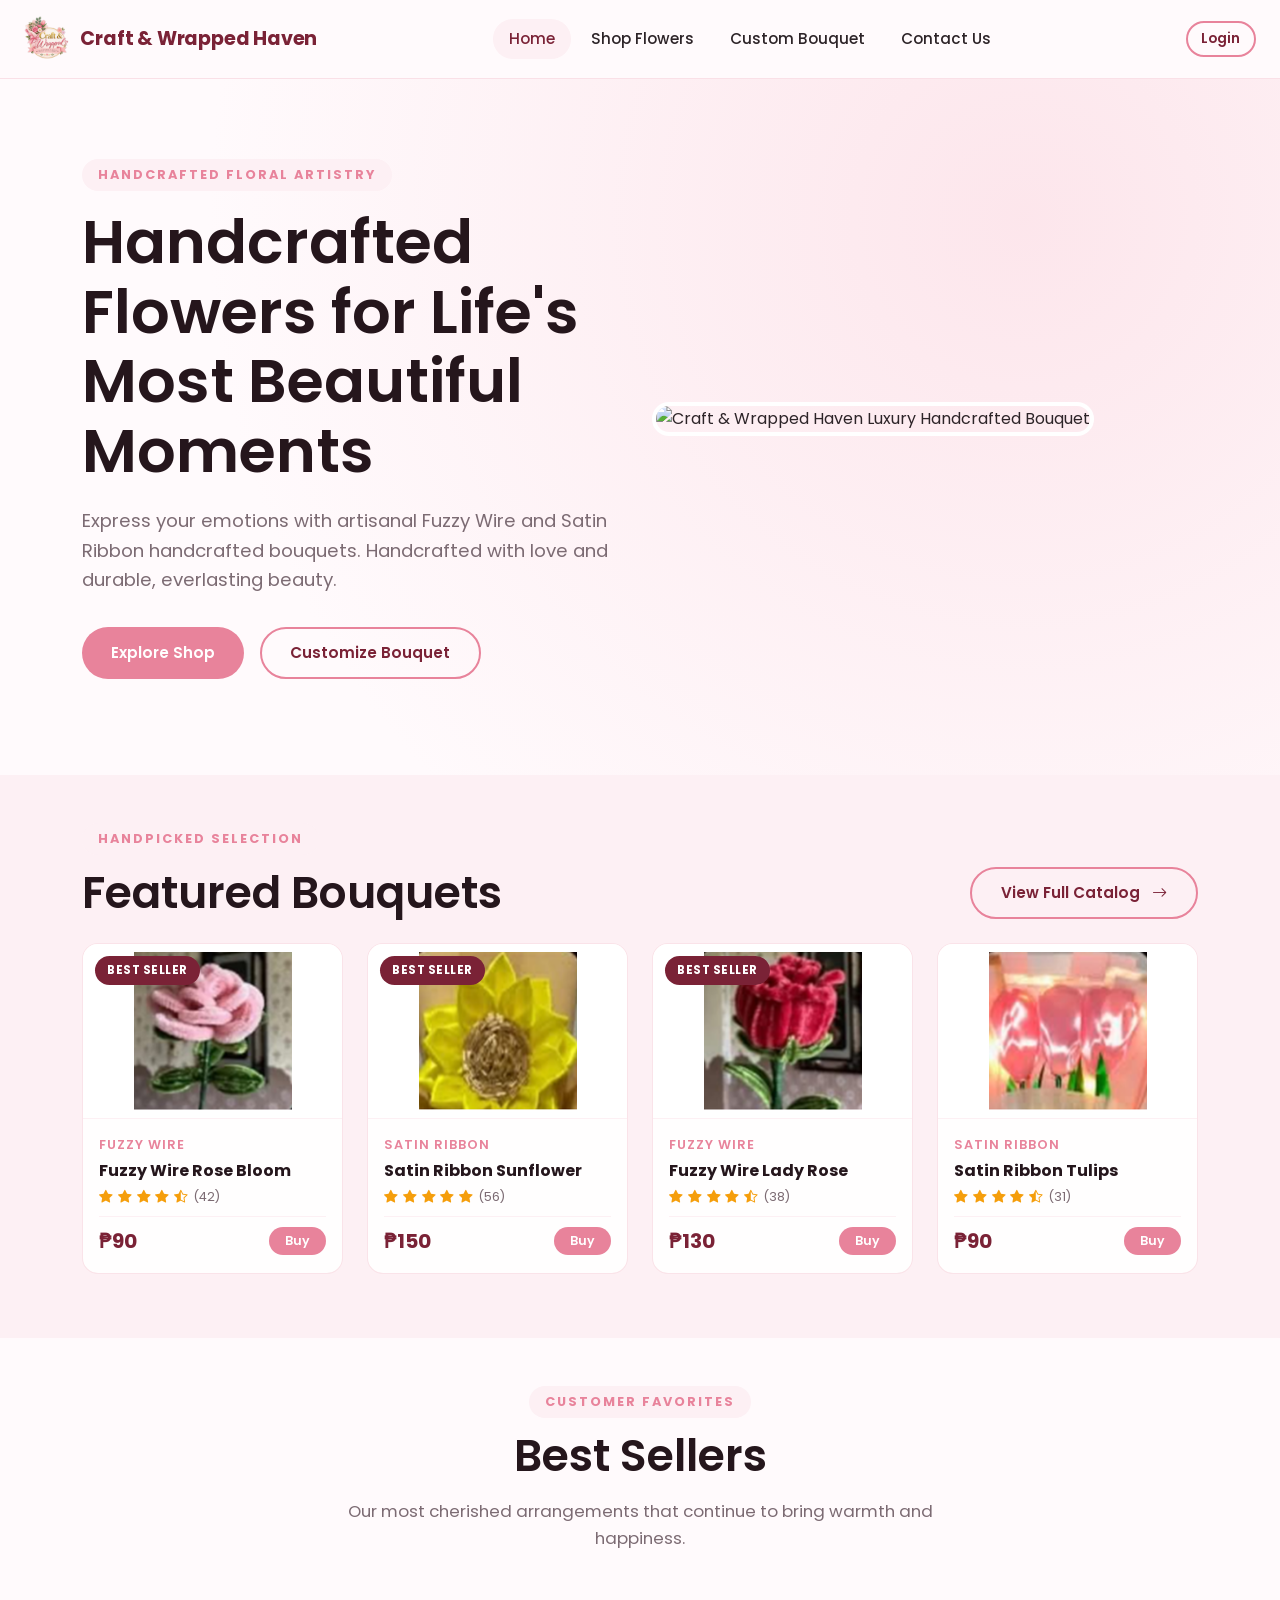
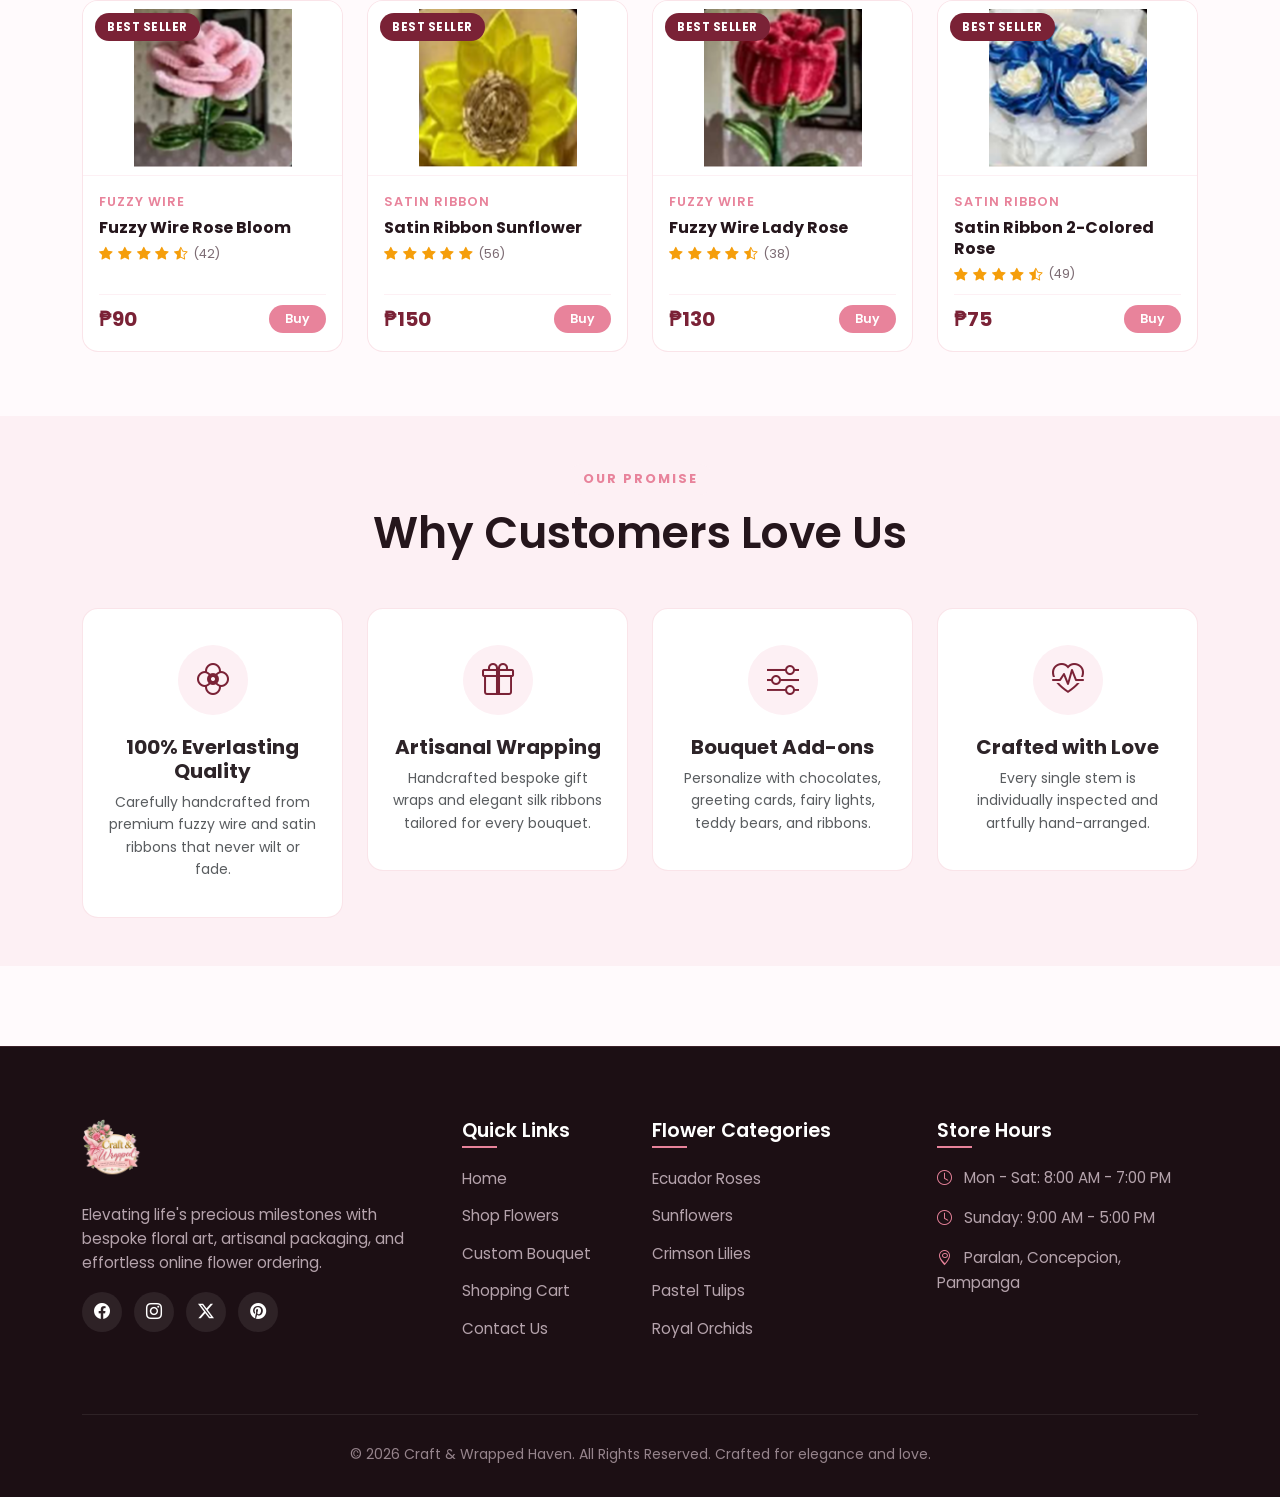
==== commit a3a66cab: "style(home): remove icons from Explore Shop and Customize Bouquet hero buttons" ====
--- a/index.html
+++ b/index.html
@@ -76,10 +76,10 @@
           <p class="hero-subtitle">Express your emotions with artisanal Fuzzy Wire and Satin Ribbon handcrafted bouquets. Handcrafted with love and durable, everlasting beauty.</p>
           <div class="d-flex flex-wrap gap-3">
             <a href="shop.html" class="btn-bloom-primary">
-              <i class="bi bi-bag-check"></i> Explore Shop
+              Explore Shop
             </a>
             <a href="product-details.html?id=1" class="btn-bloom-outline">
-              <i class="bi bi-magic"></i> Customize Bouquet
+              Customize Bouquet
             </a>
           </div>
         </div>
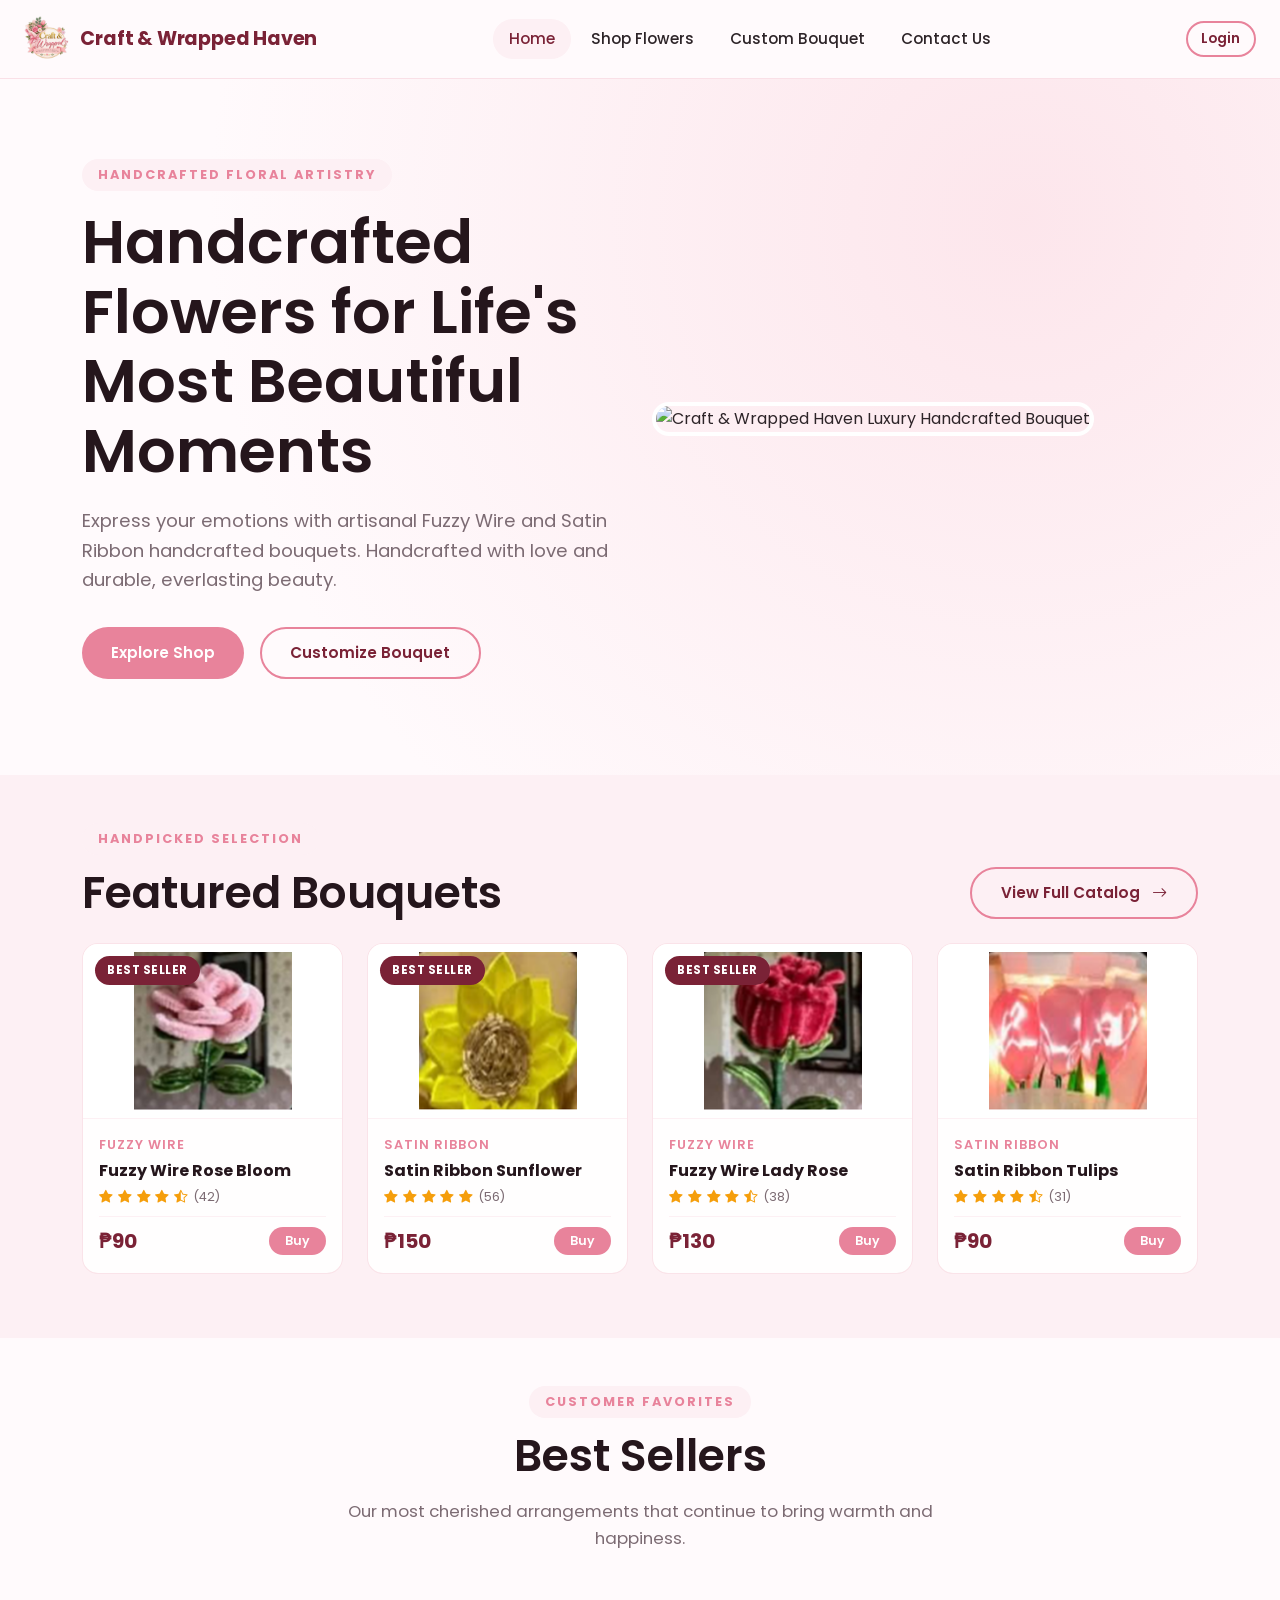
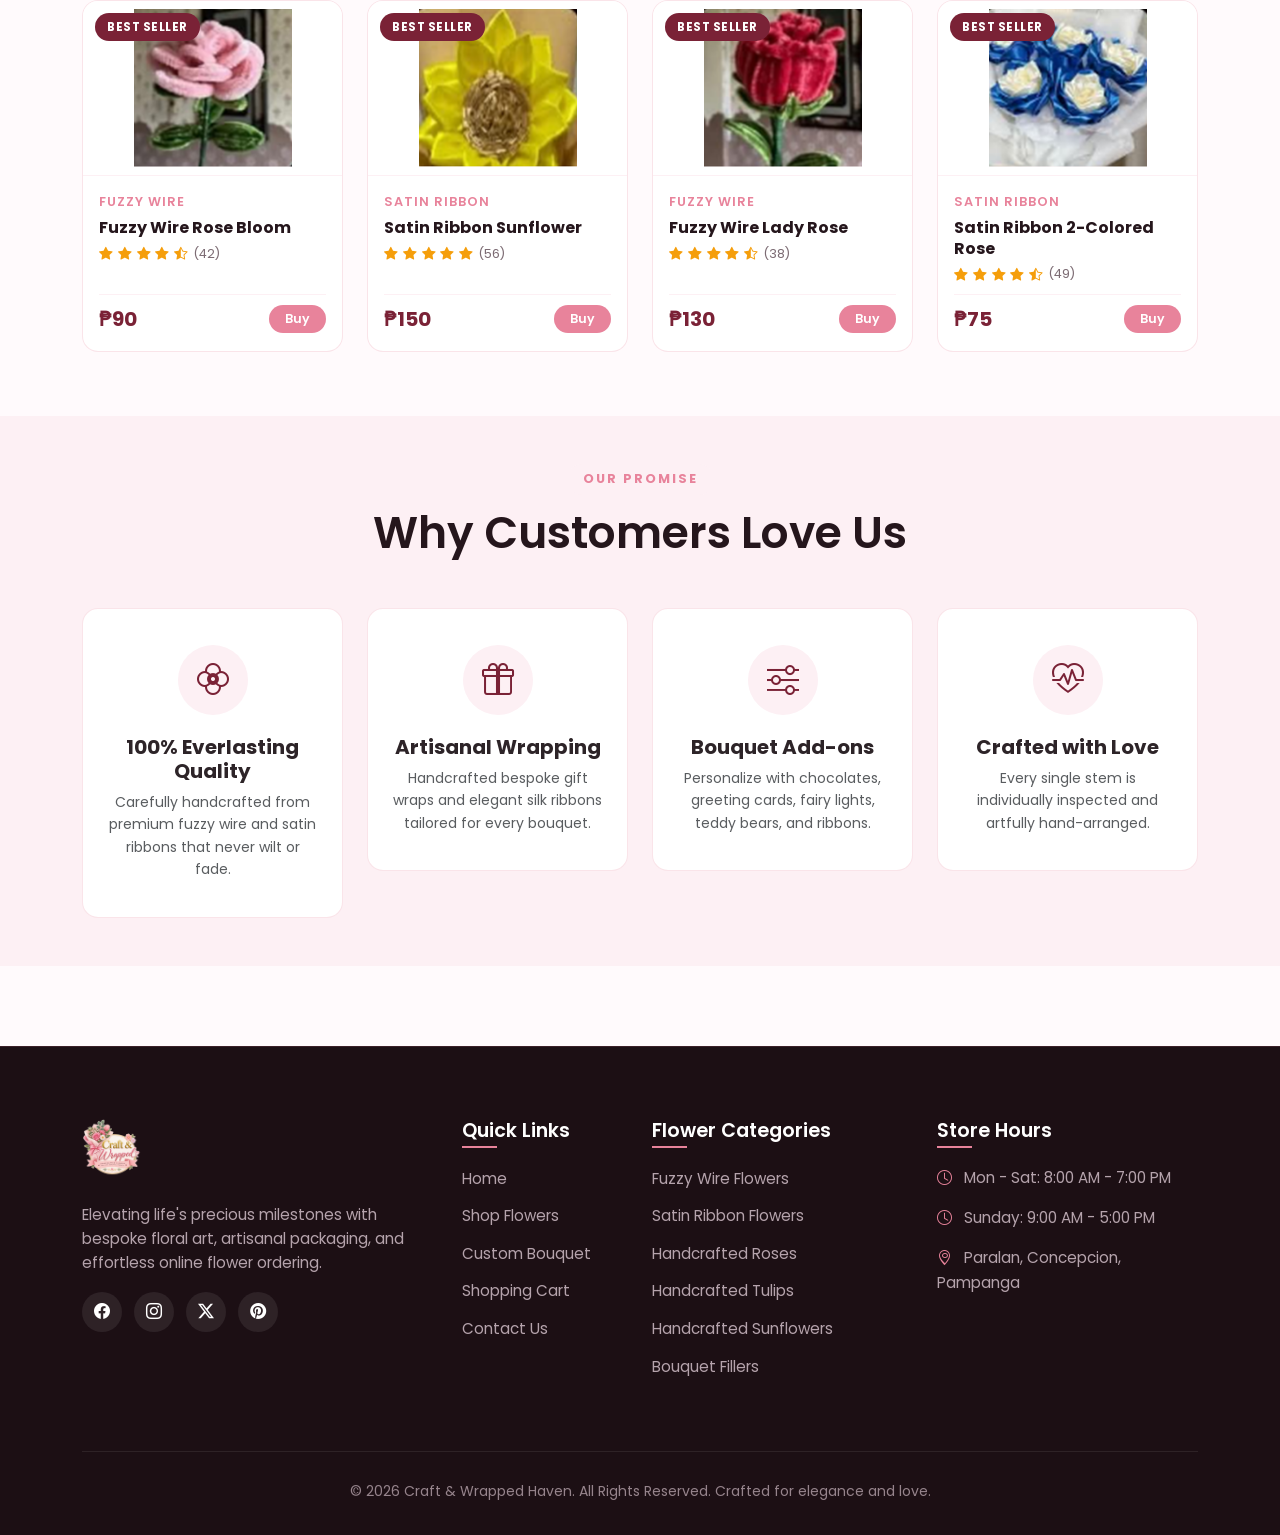
==== commit 003f0206: "feat(footer): update flower categories to match actual handcrafted catalog with working filters" ====
--- a/index.html
+++ b/index.html
@@ -203,11 +203,12 @@
         <div class="col-lg-3 col-md-6">
           <h4 class="footer-title">Flower Categories</h4>
           <ul class="footer-links">
-            <li><a href="shop.html?category=Roses">Ecuador Roses</a></li>
-            <li><a href="shop.html?category=Sunflowers">Sunflowers</a></li>
-            <li><a href="shop.html?category=Lilies">Crimson Lilies</a></li>
-            <li><a href="shop.html?category=Tulips">Pastel Tulips</a></li>
-            <li><a href="shop.html?category=Orchids">Royal Orchids</a></li>
+            <li><a href="shop.html?category=Fuzzy Wire">Fuzzy Wire Flowers</a></li>
+            <li><a href="shop.html?category=Satin Ribbon">Satin Ribbon Flowers</a></li>
+            <li><a href="shop.html?category=Roses">Handcrafted Roses</a></li>
+            <li><a href="shop.html?category=Tulips">Handcrafted Tulips</a></li>
+            <li><a href="shop.html?category=Sunflowers">Handcrafted Sunflowers</a></li>
+            <li><a href="shop.html?category=Fillers">Bouquet Fillers</a></li>
           </ul>
         </div>
         <div class="col-lg-3 col-md-6">
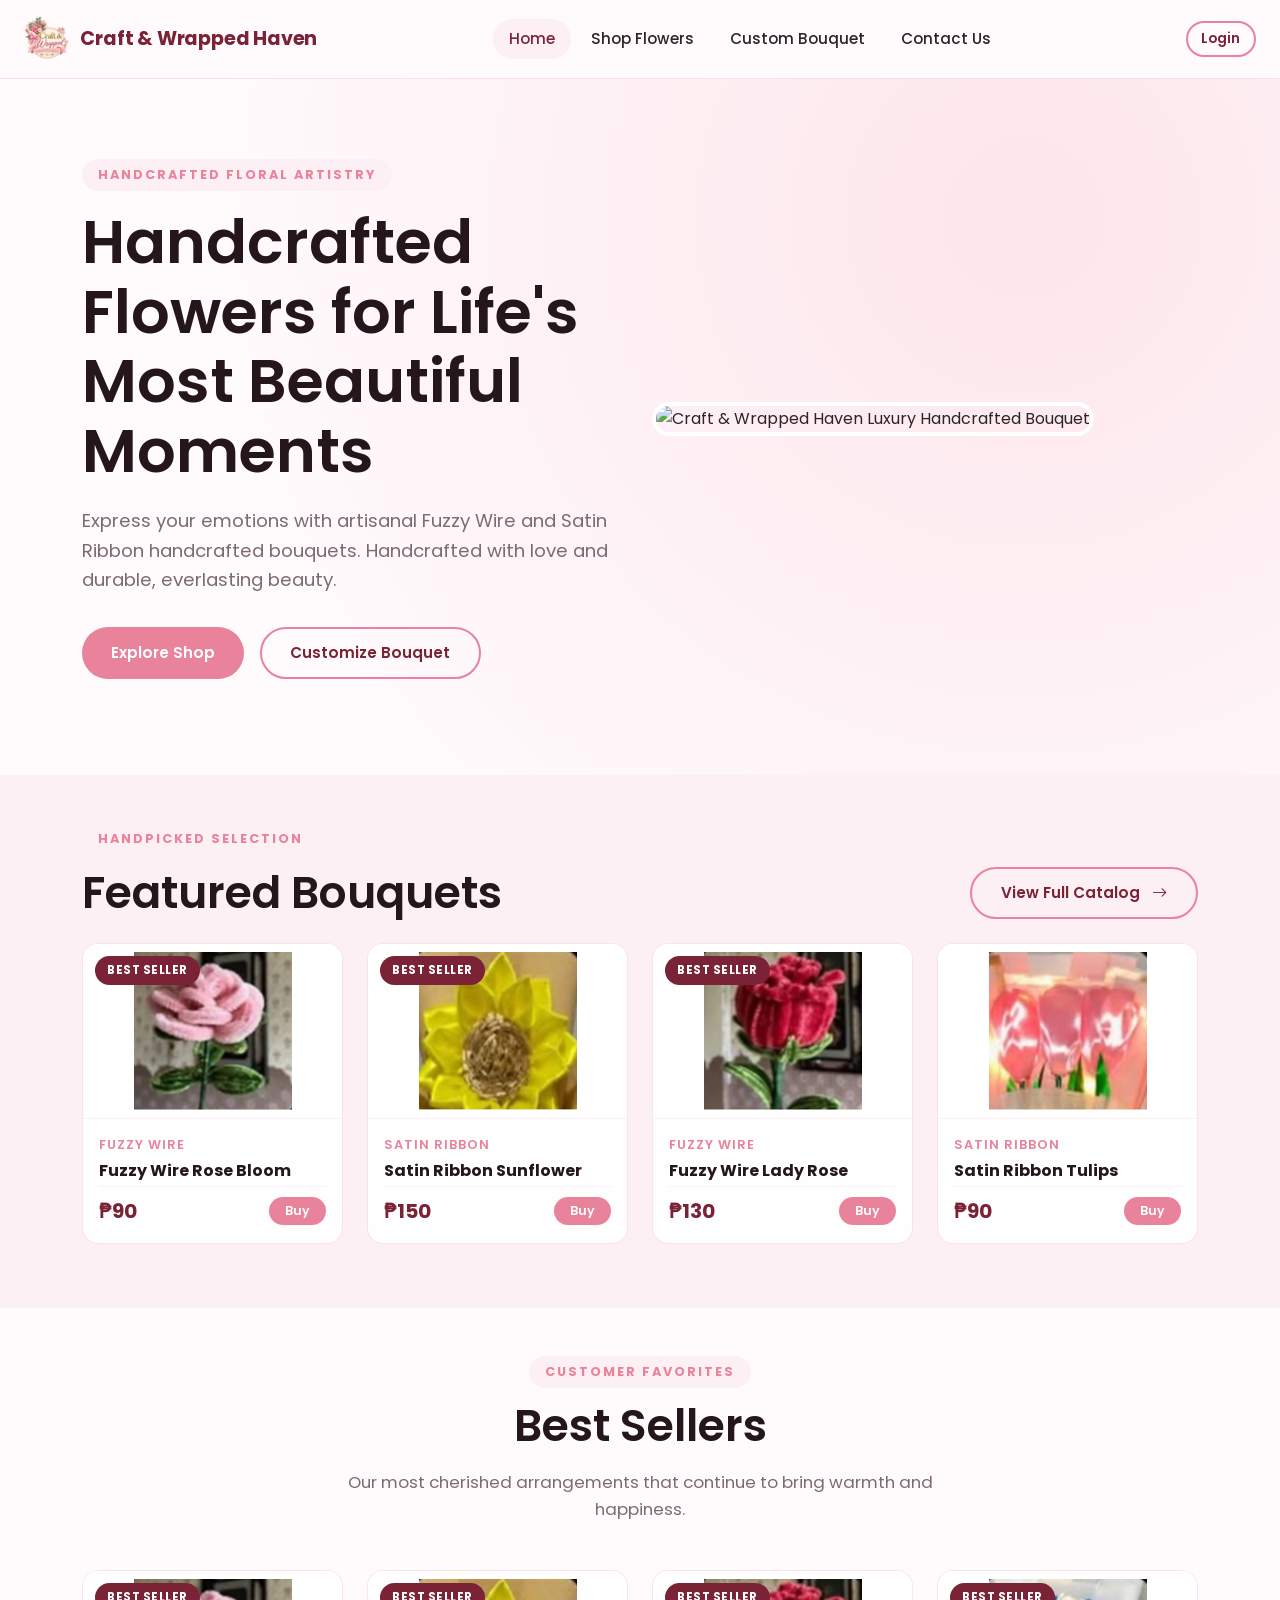
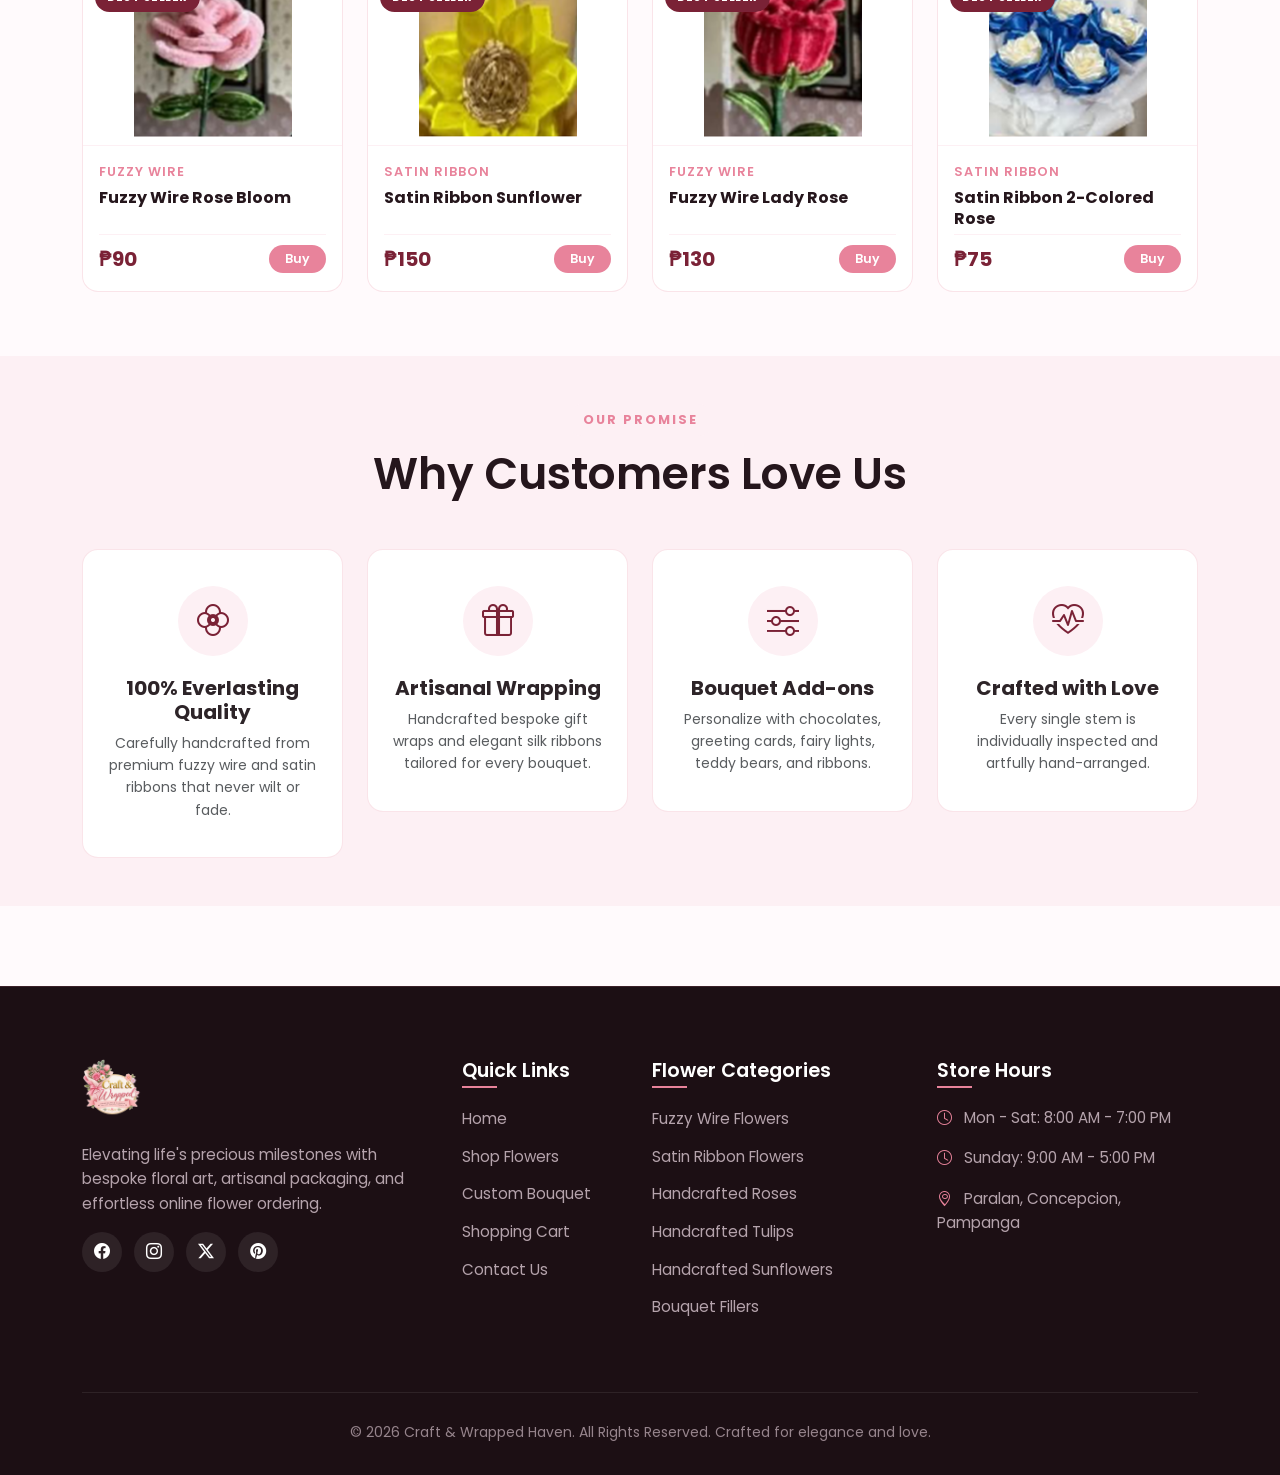
==== commit 9eb57dae: "chore: bump asset cache versions to v2 for immediate mobile refresh" ====
--- a/index.html
+++ b/index.html
@@ -13,7 +13,7 @@
 
   <link href="https://cdn.jsdelivr.net/npm/sweetalert2@11/dist/sweetalert2.min.css" rel="stylesheet">
 
-  <link rel="stylesheet" href="assets/css/global.css">
+  <link rel="stylesheet" href="assets/css/global.css?v=2">
   <link rel="stylesheet" href="assets/css/home.css">
 </head>
 
@@ -230,7 +230,7 @@
   <script src="https://cdn.jsdelivr.net/npm/sweetalert2@11">
 </script>
 
-  <script src="assets/js/global.js">
+  <script src="assets/js/global.js?v=2">
 </script>
   <script src="assets/js/home.js">
 </script>
--- a/assets/css/global.css
+++ b/assets/css/global.css
@@ -918,13 +918,18 @@
   font-family: 'Poppins', sans-serif;
 }
 
+body.chat-modal-open {
+  overflow: hidden !important;
+  touch-action: none !important;
+}
+
 @media (max-width: 991.98px) {
   .floating-chat-panel {
     position: fixed !important;
     top: 0 !important;
     left: 0 !important;
     right: 0 !important;
-    bottom: 68px !important;
+    bottom: 63px !important;
     width: 100% !important;
     max-width: 100% !important;
     height: auto !important;
@@ -932,9 +937,11 @@
     border-radius: 0 !important;
     border: none !important;
     box-shadow: none !important;
-    z-index: 1065 !important;
+    z-index: 1069 !important;
+    background: #ffffff !important;
     display: flex !important;
     flex-direction: column !important;
+    overscroll-behavior: contain !important;
   }
 
   .chat-header button[onclick*="closeSellerChat"] {
@@ -946,6 +953,8 @@
     min-height: 0 !important;
     overflow-y: auto !important;
     -webkit-overflow-scrolling: touch;
+    overscroll-behavior: contain !important;
+    background: #ffffff !important;
   }
 
   .floating-chat-panel .chat-footer {
@@ -954,11 +963,23 @@
     padding: 0.65rem 0.85rem 0.85rem 0.85rem !important;
     border-top: 1px solid #f0e2e7 !important;
     position: relative !important;
-    z-index: 5 !important;
+    z-index: 10 !important;
   }
 
   .floating-chat-panel .chat-input {
-    font-size: 16px !important;
+    font-size: 15px !important;
+    min-width: 0 !important;
+    flex: 1 1 0% !important;
+  }
+
+  .floating-chat-panel .chat-send-btn {
+    display: inline-flex !important;
+    flex-shrink: 0 !important;
+    width: 34px !important;
+    height: 34px !important;
+    min-width: 34px !important;
+    opacity: 1 !important;
+    visibility: visible !important;
   }
 }
 
@@ -1118,14 +1139,17 @@
 }
 
 .chat-input-row {
-  display: flex;
-  align-items: center;
+  display: flex !important;
+  flex-wrap: nowrap !important;
+  align-items: center !important;
   gap: 6px;
   background: #faf6f8;
   border: 1.5px solid #fae4ed;
   border-radius: 25px;
   padding: 3px 4px 3px 10px;
   transition: all 0.2s ease;
+  width: 100%;
+  box-sizing: border-box;
 }
 
 .chat-input-row:focus-within {
@@ -1141,10 +1165,14 @@
   font-size: 1.05rem;
   padding: 0 4px;
   cursor: pointer;
-  display: flex;
+  display: inline-flex;
   align-items: center;
   justify-content: center;
   transition: color 0.2s ease;
+  flex-shrink: 0 !important;
+  width: 28px;
+  height: 28px;
+  min-width: 28px;
 }
 
 .chat-attach-btn:hover {
@@ -1152,13 +1180,14 @@
 }
 
 .chat-input {
-  flex: 1;
+  flex: 1 1 0% !important;
+  min-width: 0 !important;
   border: none;
   background: transparent;
   outline: none;
-  font-size: 0.82rem;
+  font-size: 0.85rem;
   color: #2b1820;
-  padding: 5px 6px;
+  padding: 6px 4px;
 }
 
 .chat-input::placeholder {
@@ -1167,19 +1196,23 @@
 }
 
 .chat-send-btn {
-  width: 32px;
-  height: 32px;
-  min-width: 32px;
-  border-radius: 50%;
-  background: linear-gradient(135deg, #e8839b 0%, #d86c87 100%);
-  border: none;
-  color: #ffffff;
-  display: flex;
-  align-items: center;
-  justify-content: center;
-  font-size: 0.78rem;
-  cursor: pointer;
+  width: 34px !important;
+  height: 34px !important;
+  min-width: 34px !important;
+  max-width: 34px !important;
+  flex-shrink: 0 !important;
+  border-radius: 50% !important;
+  background: linear-gradient(135deg, #e8839b 0%, #d86c87 100%) !important;
+  border: none !important;
+  color: #ffffff !important;
+  display: inline-flex !important;
+  align-items: center !important;
+  justify-content: center !important;
+  font-size: 0.82rem !important;
+  cursor: pointer !important;
   transition: transform 0.2s ease;
+  opacity: 1 !important;
+  visibility: visible !important;
 }
 
 .chat-send-btn:hover {
@@ -1197,17 +1230,14 @@
 
   .floating-chat-panel {
     top: 0 !important;
-    bottom: 68px !important;
+    bottom: 63px !important;
     right: 0 !important;
     left: 0 !important;
     width: 100% !important;
     height: auto !important;
     max-height: none !important;
     border-radius: 0 !important;
-  }
-
-  .floating-chat-panel .chat-input {
-    font-size: 16px !important;
+    background: #ffffff !important;
   }
 }
 
--- a/assets/css/home.css
+++ b/assets/css/home.css
@@ -218,20 +218,6 @@
   line-height: 1.3;
 }
 
-.flower-rating {
-  font-size: 0.85rem;
-  color: #f59e0b;
-  margin-bottom: 0.85rem;
-  display: flex;
-  align-items: center;
-  gap: 0.3rem;
-}
-
-.flower-rating span {
-  color: var(--text-muted);
-  font-size: 0.8rem;
-}
-
 .flower-price-row {
   margin-top: auto;
   display: flex;
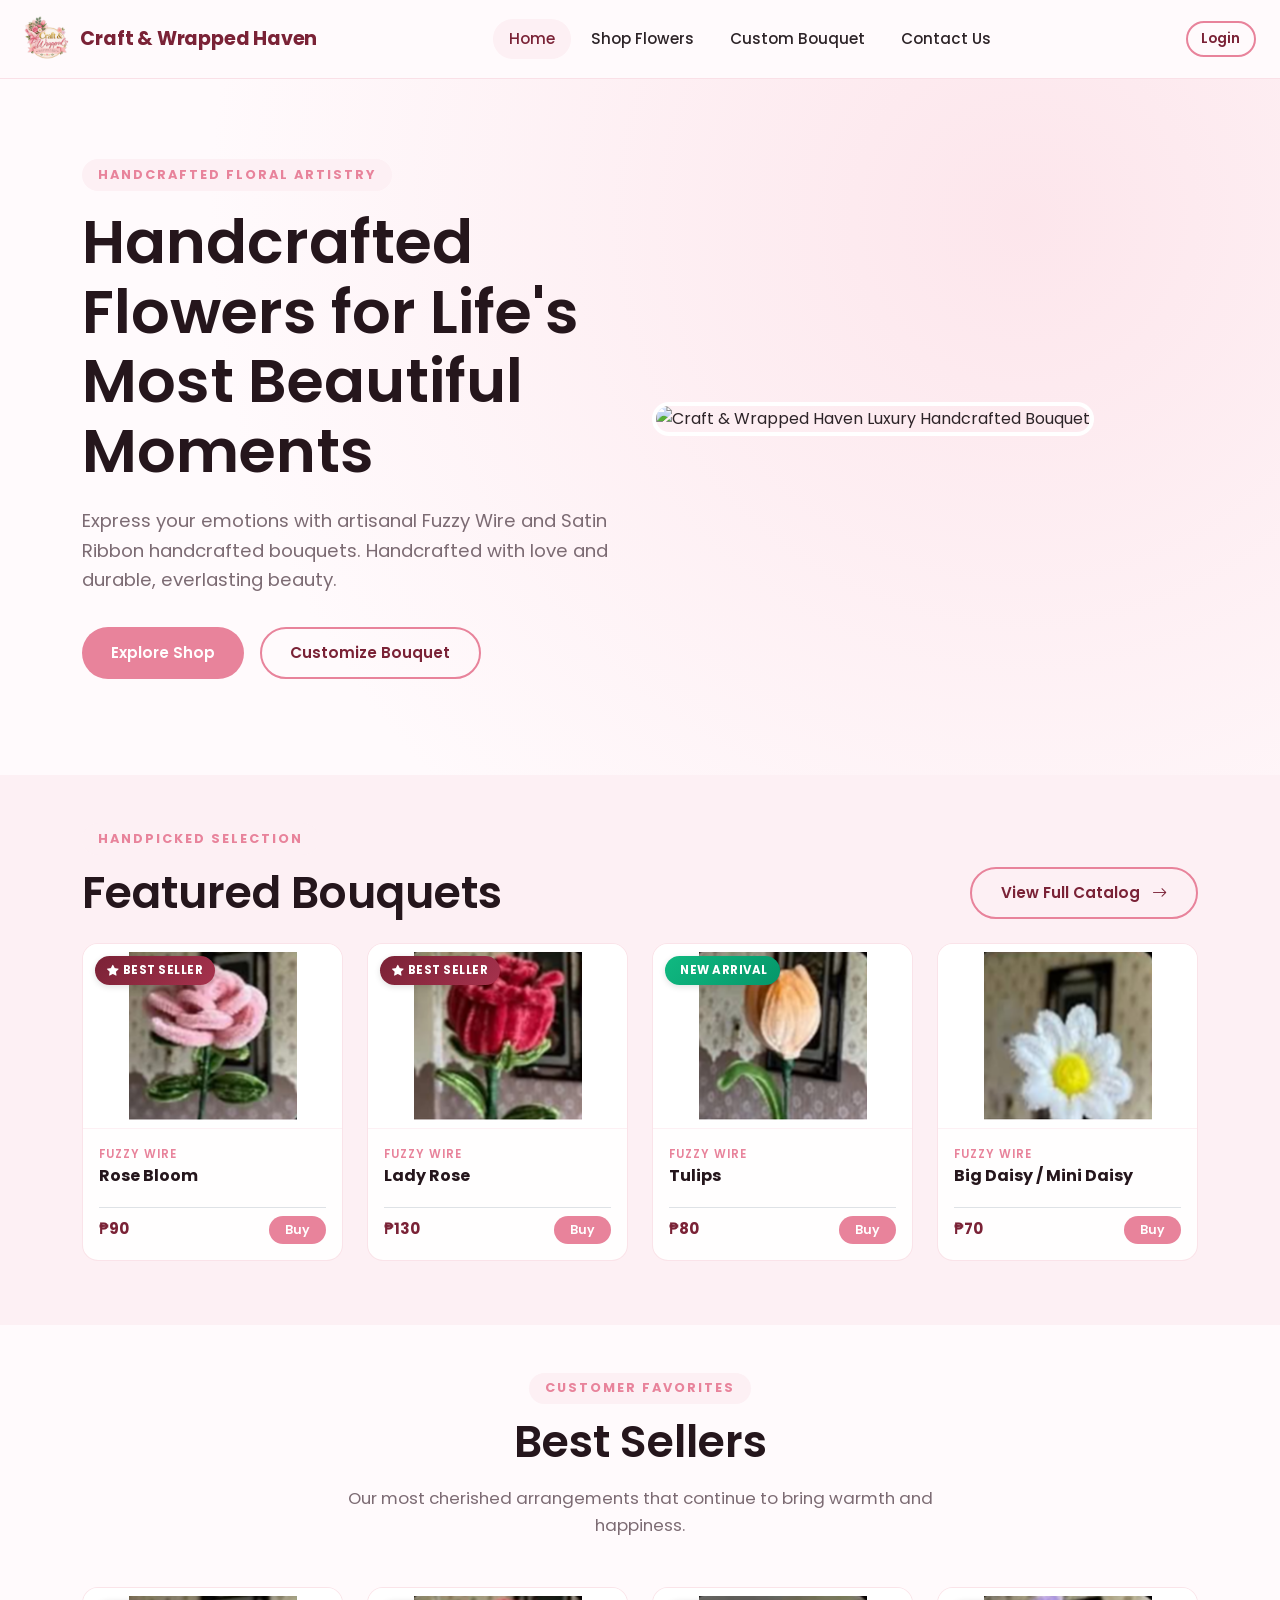
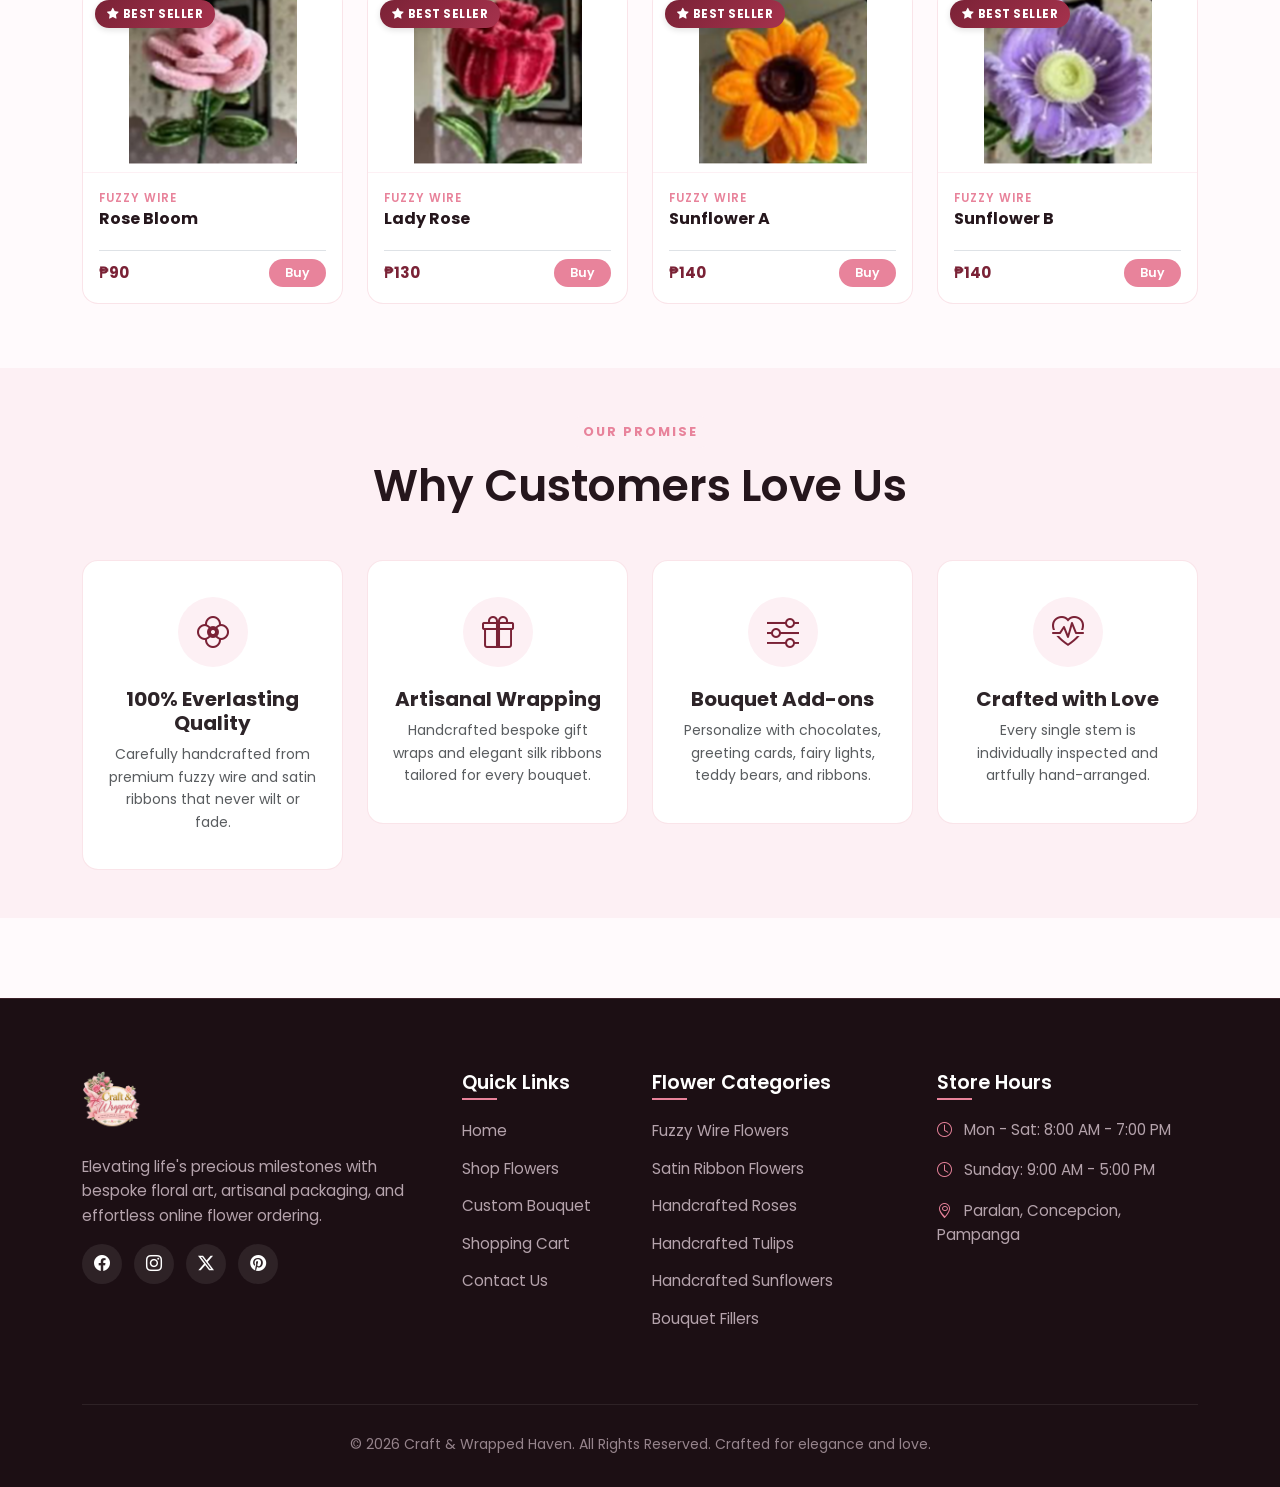
==== commit 49d2c660: "Enhance admin UI: separate active/banned customers, add brand favicon, clarify product badges, and p" ====
--- a/index.html
+++ b/index.html
@@ -7,6 +7,12 @@
   <title>Craft & Wrapped Haven | Luxury Flowers & Handcrafted Bouquets</title>
   <meta name="description"
     content="Discover exquisite handcrafted bouquets, everlasting fuzzy wire and satin ribbon flowers, and custom floral arrangements at Craft & Wrapped Haven.">
+
+  <!-- Favicons -->
+  <link rel="icon" type="image/png" sizes="64x64" href="assets/images/favicon.png?v=2">
+  <link rel="icon" type="image/png" href="assets/images/logo.png?v=2">
+  <link rel="apple-touch-icon" href="assets/images/logo.png?v=2">
+  <link rel="shortcut icon" href="favicon.ico?v=2">
 
   <link href="https://cdn.jsdelivr.net/npm/bootstrap@5.3.2/dist/css/bootstrap.min.css" rel="stylesheet">
   <link href="https://cdn.jsdelivr.net/npm/bootstrap-icons@1.11.1/font/bootstrap-icons.css" rel="stylesheet">
--- a/assets/css/global.css
+++ b/assets/css/global.css
@@ -96,6 +96,24 @@
   background-color: var(--bg-cream) !important;
 }
 
+.badge-floral-soft {
+  background-color: #fff0f4 !important;
+  color: #a83250 !important;
+  border: 1px solid #f8ccd7 !important;
+  font-weight: 600;
+  border-radius: 50px;
+  padding: 0.3em 0.75em;
+}
+
+.badge-floral-success {
+  background-color: #f0fdf4 !important;
+  color: #166534 !important;
+  border: 1px solid #bbf7d0 !important;
+  font-weight: 600;
+  border-radius: 50px;
+  padding: 0.3em 0.75em;
+}
+
 .glass-card {
   background: var(--glass-bg);
   backdrop-filter: blur(12px);
@@ -506,8 +524,10 @@
 }
 
 .compact-swal-popup {
-  max-width: 360px !important;
-  padding: 1.1rem !important;
+  max-width: 420px !important;
+  width: 92% !important;
+  padding: 1.4rem !important;
+  border-radius: 20px !important;
 }
 
 .receipt-swal-popup {
@@ -571,29 +591,66 @@
   box-shadow: 0 0 0 3px rgba(232, 131, 155, 0.2) !important;
 }
 
-.swal2-actions {
-  margin: 1rem 0 0 0 !important;
-  gap: 0.5rem !important;
+.swal2-actions,
+.swal-side-by-side-actions {
+  display: flex !important;
+  flex-direction: row !important;
+  flex-wrap: nowrap !important;
+  justify-content: center !important;
+  align-items: center !important;
+  margin: 1.25rem auto 0.35rem auto !important;
+  gap: 1.2rem !important;
+  width: 100% !important;
 }
 
 .swal2-confirm {
   border-radius: 50px !important;
-  font-weight: 600 !important;
-  font-size: 0.85rem !important;
-  padding: 0.5rem 1.4rem !important;
+  font-weight: 700 !important;
+  font-size: 0.88rem !important;
+  padding: 0.55rem 1.6rem !important;
   font-family: 'Poppins', sans-serif !important;
   background-color: var(--pink-primary) !important;
   transition: all 0.2s ease !important;
+  letter-spacing: 0.3px;
+  min-width: 110px !important;
+  margin: 0 !important;
+  display: inline-flex;
+  justify-content: center !important;
+  align-items: center !important;
 }
 
 .swal2-cancel {
   border-radius: 50px !important;
-  font-weight: 600 !important;
-  font-size: 0.85rem !important;
-  padding: 0.5rem 1.3rem !important;
+  font-weight: 700 !important;
+  font-size: 0.88rem !important;
+  padding: 0.55rem 1.6rem !important;
   font-family: 'Poppins', sans-serif !important;
   background-color: #64748b !important;
   transition: all 0.2s ease !important;
+  letter-spacing: 0.3px;
+  min-width: 110px !important;
+  margin: 0 !important;
+  display: inline-flex;
+  justify-content: center !important;
+  align-items: center !important;
+}
+
+.swal2-actions button[style*="display: none"],
+.swal2-cancel[style*="display: none"],
+.swal2-confirm[style*="display: none"] {
+  display: none !important;
+}
+
+.receipt-swal-actions {
+  display: flex !important;
+  justify-content: flex-end !important;
+  margin: 1.25rem 0 0.25rem 0 !important;
+  width: 100% !important;
+  padding-right: 0.25rem !important;
+}
+
+.receipt-swal-actions .swal2-cancel {
+  display: none !important;
 }
 
 .bloom-swal-toast {
@@ -1442,6 +1499,18 @@
   background: #ffffff;
 }
 
+.auth-field-box.is-invalid,
+.auth-field-box:has(input.is-invalid) {
+  border-color: #dc3545 !important;
+  background-color: #fff8f8 !important;
+  box-shadow: 0 0 0 3px rgba(220, 53, 69, 0.12) !important;
+}
+
+.auth-field-box.is-invalid .input-icon,
+.auth-field-box:has(input.is-invalid) .input-icon {
+  color: #dc3545 !important;
+}
+
 .auth-field-box .input-icon {
   color: #94a3b8;
   font-size: 1rem;
@@ -1555,4 +1624,58 @@
   .auth-center-title {
     font-size: 1.65rem;
   }
-}
+  .compact-swal-popup {
+    width: 92% !important;
+    padding: 1.25rem !important;
+  }
+  .bloom-navbar .navbar-collapse {
+    background: #ffffff;
+    border-radius: 14px;
+    box-shadow: 0 10px 25px rgba(122, 34, 54, 0.1);
+    margin-top: 0.75rem;
+    padding: 1rem;
+    border: 1px solid #f4e8ed;
+  }
+}
+
+/* Dynamic Catalog & Card Badges */
+.card-badge-container {
+  position: absolute;
+  top: 8px;
+  left: 8px;
+  display: flex;
+  flex-direction: column;
+  gap: 4px;
+  z-index: 5;
+  pointer-events: none;
+}
+
+.bloom-badge {
+  font-size: 0.65rem;
+  font-weight: 700;
+  padding: 0.22rem 0.55rem;
+  border-radius: 20px;
+  text-transform: uppercase;
+  letter-spacing: 0.4px;
+  display: inline-flex;
+  align-items: center;
+  gap: 3px;
+  box-shadow: 0 2px 6px rgba(0, 0, 0, 0.12);
+  width: fit-content;
+}
+
+.badge-bestseller {
+  background: linear-gradient(135deg, #7a2236, #a6324d) !important;
+  color: #ffffff !important;
+}
+
+.badge-new-arrival {
+  background: linear-gradient(135deg, #10b981, #059669) !important;
+  color: #ffffff !important;
+}
+
+.badge-featured {
+  background: linear-gradient(135deg, #f59e0b, #d97706) !important;
+  color: #ffffff !important;
+}
+
